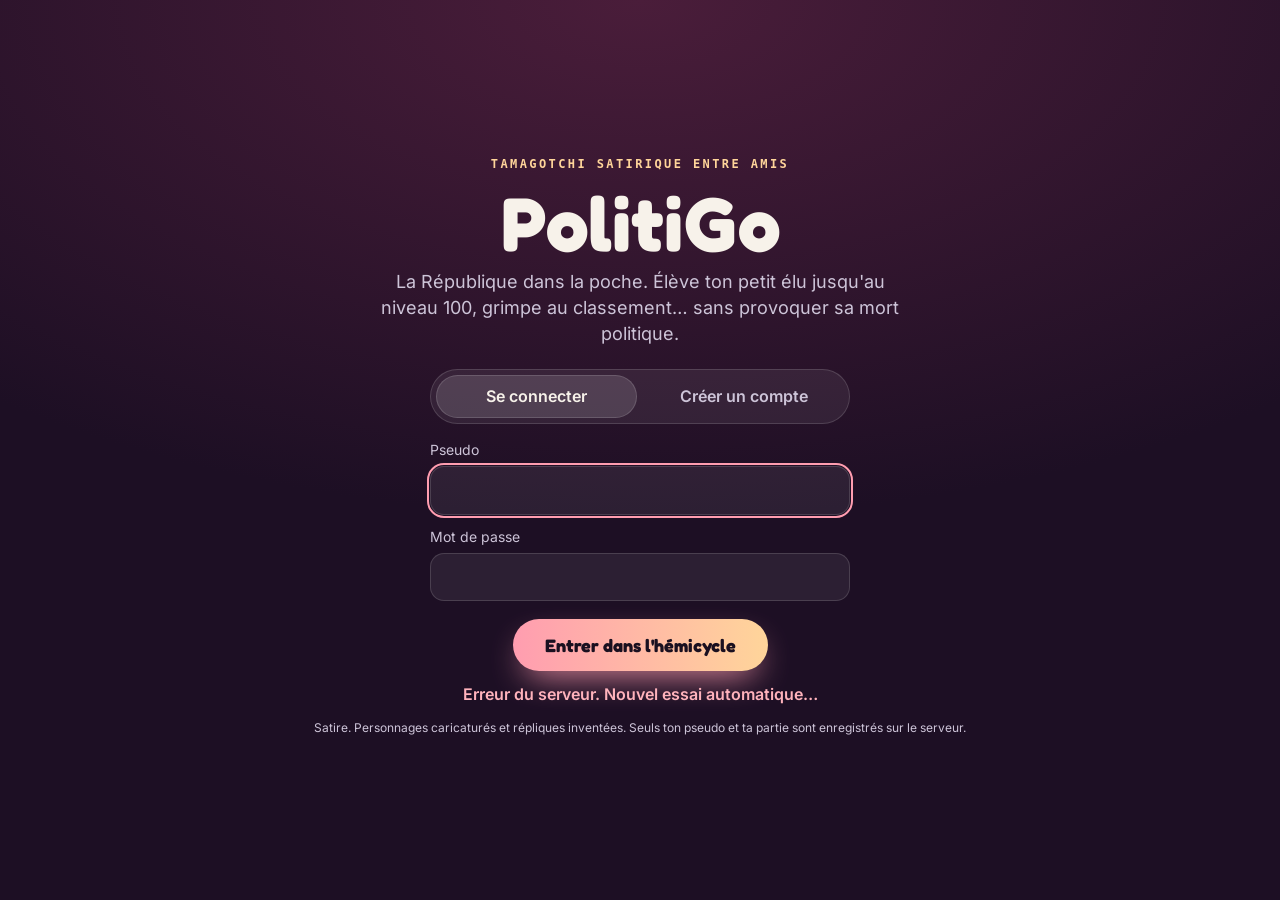
==== web/index.html @ c69041c8 "Notifications de duel proposées au bon moment Un bandeau « Ne rate plus un défi » apparaît quand le " ====
<!doctype html>
<html lang="fr">
<head>
<meta charset="utf-8">
<meta name="viewport" content="width=device-width, initial-scale=1, viewport-fit=cover">
<meta name="theme-color" content="#1d0f24">
<meta name="description" content="PolitiGo, le tamagotchi satirique : élevez votre petit élu jusqu'au niveau 100.">
<title>PolitiGo</title>
<link rel="icon" href="data:image/svg+xml,%3Csvg xmlns='http://www.w3.org/2000/svg' viewBox='0 0 32 32'%3E%3Ccircle cx='16' cy='16' r='15' fill='%23ff9db0'/%3E%3Ccircle cx='16' cy='16' r='10' fill='%231d0f24'/%3E%3C/svg%3E">
<link rel="preload" href="fonts/fredoka-latin.woff2" as="font" type="font/woff2" crossorigin>
<link rel="preload" href="fonts/inter-latin.woff2" as="font" type="font/woff2" crossorigin>
<!-- Needed on iPhone to install the game on the home screen, where Web Push (duel notifications) works. -->
<link rel="manifest" href="manifest.webmanifest">
<link rel="stylesheet" href="style.css">
</head>
<body data-camp="left">
<div class="bg" aria-hidden="true"><span class="blob b1"></span><span class="blob b2"></span><span class="blob b3"></span></div>

<header class="topbar">
 <div class="brand"><span class="logo" aria-hidden="true"></span><div>PolitiGo<small>la République dans la poche</small></div></div>
 <div class="chips"><span class="chip fm" id="chip-fm" title="Frais de mandat">10 FM</span><button class="chip rank" type="button" id="chip-rank" title="Voir le classement">Classement</button><span class="chip" id="chip-clock">Jour 1</span></div>
</header>

<main class="app">
 <section class="device-wrap" aria-label="Le compagnon">
  <div class="device"><div class="bezel"><canvas id="screen" width="466" height="466" role="button" tabindex="0" aria-label="Écran du compagnon. Entrée pour lui taper sur l'épaule."></canvas></div></div>
  <noscript><p class="toast show">PolitiGo a besoin de JavaScript pour fonctionner.</p></noscript>
  <nav class="pad" aria-label="Actions">
   <button class="pad-btn" type="button" data-sheet="food"><span class="knob"><svg viewBox="0 0 24 24" aria-hidden="true"><path d="M7 3v8M5 3v5a2 2 0 0 0 4 0V3M7 11v10M17 21V3c-2 1-3 4-3 8h3"/></svg></span>Manger</button>
   <button class="pad-btn" type="button" data-sheet="care"><span class="knob"><svg viewBox="0 0 24 24" aria-hidden="true"><path d="M12 3l1.8 4.6L18 9.4l-4.2 1.8L12 16l-1.8-4.8L6 9.4l4.2-1.8z"/><path d="M19 15l.8 2 2 .8-2 .8-.8 2-.8-2-2-.8 2-.8z"/></svg></span>Soins</button>
   <button class="pad-btn" type="button" data-sheet="play"><span class="knob"><svg viewBox="0 0 24 24" aria-hidden="true"><rect x="2" y="7" width="20" height="11" rx="5"/><path d="M7 11v4M5 13h4M15.5 12h.01M18 14h.01"/></svg></span>Jouer</button>
   <button class="pad-btn" type="button" data-sheet="more"><span class="knob"><svg viewBox="0 0 24 24" aria-hidden="true"><path d="M4 5h6l2 2h8v12H4z"/><path d="M8 12h8M8 15h5"/></svg></span>Dossier</button>
   <button class="pad-btn" type="button" data-sheet="chat" hidden><span class="knob"><svg viewBox="0 0 24 24" aria-hidden="true"><path d="M4 5h16v11H10l-5 4v-4H4z"/><path d="M8.5 10.5h.01M12 10.5h.01M15.5 10.5h.01"/></svg></span>Chat</button>
  </nav>
 </section>

 <aside class="panel">
  <section class="card tips" id="tips" hidden aria-labelledby="tips-title">
   <h3 class="section-title" id="tips-title">Premiers pas</h3>
   <ul class="howto">
    <li><b>Manger</b> et <b>Soins</b> : dépense tes frais de mandat (FM), gagnés à chaque heure où il reste en vie.</li>
    <li><b>Jouer</b> : débat chrono, manif et Pong des arguments rapportent de l'XP. Touche l'écran pour lui taper sur l'épaule.</li>
    <li><b>Passe le voir</b> plusieurs fois par jour : une jauge à zéro pendant 12 h, et c'est la mort politique.</li>
   </ul>
   <button class="btn" type="button" id="tips-close">Compris !</button>
  </section>
  <section class="card" aria-labelledby="pname">
   <div class="stat-head"><h2 id="pname">…</h2><span class="lvl" id="plvl"></span></div>
   <p class="detail" id="pdetail"></p>
   <div class="bar" aria-hidden="true"><i id="xpbar"></i></div>
   <p class="xptext" id="xptext"></p>
   <div class="gauges" id="gauges"></div>
   <div class="meta" id="meta"></div>
  </section>
  <section class="card" id="board-card" aria-labelledby="btitle">
   <h3 class="section-title" id="btitle">Classement en direct</h3>
   <div class="tabs small" id="board-tabs" role="group" aria-label="Type de classement"></div>
   <ol class="board" id="board"></ol>
   <p class="fine" id="board-empty">Invite tes amis : le classement se remplit à chaque nouvelle inscription.</p>
  </section>
  <section class="card" aria-labelledby="ftitle">
   <h3 class="section-title" id="ftitle">Fil de la République</h3>
   <ul class="journal feed" id="feed"></ul>
  </section>
  <section class="card" aria-labelledby="jtitle">
   <h3 class="section-title" id="jtitle">Journal de mandat</h3>
   <ul class="journal" id="journal"></ul>
  </section>
 </aside>
</main>

<!-- Outside the containers made inert under a sheet, so that messages stay visible and announced everywhere. -->
<p class="toast" id="toast" role="status" aria-live="polite"></p>
<p class="net" id="net" role="status" hidden>Connexion perdue : reconnexion en cours…</p>
<div class="announce-bar" id="announce" role="alert" hidden>
 <div><b>📣 Annonce officielle</b><p id="announce-text"></p></div>
 <button class="icon-btn" type="button" id="announce-close" aria-label="Fermer l'annonce">×</button>
</div>
<div class="announce-bar push-ask" id="push-ask" role="region" aria-labelledby="push-ask-title" hidden>
 <div><b id="push-ask-title">🔔 Ne rate plus un défi</b><p>Être prévenu quand un rival te défie, même PolitiGo fermé ? Sur cet appareil seulement.</p>
  <div class="btn-row"><button class="btn go" type="button" id="push-ask-yes">Activer</button><button class="btn" type="button" id="push-ask-later">Plus tard</button></div></div>
</div>

<footer><p class="fine">Satire non affiliée aux personnes, partis ou institutions évoqués. Dessins originaux ; répliques inventées. Les faits rappelés dans les dossiers sont publics et la présomption d'innocence s'applique.</p></footer>

<div class="sheet" id="sheet" hidden>
 <div class="sheet-card" role="dialog" aria-modal="true" aria-labelledby="sheet-title" tabindex="-1">
  <div class="grabber" aria-hidden="true"></div>
  <div class="sheet-head"><div><h2 id="sheet-title"></h2><p class="sheet-sub" id="sheet-sub"></p></div><button class="icon-btn" type="button" id="sheet-close" aria-label="Fermer">×</button></div>
  <div id="sheet-body"></div>
 </div>
</div>

<!-- The chat sheet's content (web/chat.mjs): cloned once, then updated in place, never redrawn. -->
<template id="chat-tpl">
<div class="chat">
 <div class="tabs small chat-tabs" role="group" aria-label="Salon">
  <button type="button" data-room="global" aria-pressed="true"><span class="chat-tab-name">Tous</span><span class="chat-count" aria-hidden="true" hidden></span></button>
  <button type="button" data-room="camp" aria-pressed="false"><span class="chat-tab-name">Mon camp</span><span class="chat-count" aria-hidden="true" hidden></span></button>
 </div>
 <p class="chat-solo" hidden></p>
 <div class="chat-wrap">
  <div class="chat-log" role="log" aria-live="polite" aria-label="Messages" tabindex="0">
   <p class="fine chat-more" hidden></p>
   <ol class="chat-list"></ol>
  </div>
  <button class="chat-pill" type="button" hidden>↓ Nouveaux messages</button>
 </div>
 <form class="chat-form" novalidate>
  <div class="chat-emoji" id="chat-emoji" hidden></div>
  <div class="chat-preview" hidden><img alt="Image jointe"><button class="icon-btn" type="button" aria-label="Retirer l'image">✕</button></div>
  <div class="chat-row">
   <button class="icon-btn chat-emoji-btn" type="button" aria-label="Émojis" aria-expanded="false" aria-controls="chat-emoji"><span aria-hidden="true">😊</span></button>
   <button class="icon-btn chat-img-btn" type="button" aria-label="Joindre une image ou un GIF"><svg viewBox="0 0 24 24" aria-hidden="true"><rect x="3" y="5" width="18" height="14" rx="3"/><circle cx="9" cy="10" r="1.6"/><path d="M21 16l-5-5-8 8"/></svg></button>
   <input class="chat-file" type="file" accept="image/gif,image/png,image/jpeg,image/webp" hidden tabindex="-1">
   <textarea rows="1" maxlength="1000" placeholder="Écris un message…" aria-label="Ton message" aria-describedby="chat-error chat-status"></textarea>
   <button class="icon-btn chat-send" type="submit" aria-label="Envoyer"><svg viewBox="0 0 24 24" aria-hidden="true"><path d="M4 12l16-8-6 16-3-6z"/><path d="M11 14l9-10"/></svg></button>
  </div>
  <p class="form-error inline chat-error" id="chat-error" role="alert"></p>
  <p class="fine chat-status" id="chat-status" role="status"></p>
 </form>
 <div class="chat-viewer" role="dialog" aria-modal="true" aria-label="Image en grand" hidden><img alt=""><button class="icon-btn chat-viewer-close" type="button" aria-label="Fermer l'image">✕</button></div>
</div>
</template>

<div class="onboard" id="auth" hidden>
 <div class="onboard-card">
  <span class="kicker">Tamagotchi satirique entre amis</span>
  <h1>PolitiGo</h1>
  <p class="lead">La République dans la poche. Élève ton petit élu jusqu'au niveau 100, grimpe au classement… sans provoquer sa mort politique.</p>
  <div class="tabs" role="group" aria-label="Connexion ou inscription">
   <button type="button" id="tab-login" aria-pressed="true" aria-controls="form-login">Se connecter</button>
   <button type="button" id="tab-register" aria-pressed="false" aria-controls="form-register">Créer un compte</button>
  </div>
  <form class="auth-form" id="form-login" novalidate>
   <label>Pseudo<input name="name" autocomplete="username" required maxlength="20" autocapitalize="off" spellcheck="false" aria-describedby="auth-error"></label>
   <label>Mot de passe<input name="password" type="password" autocomplete="current-password" required maxlength="200" aria-describedby="auth-error"></label>
   <button class="cta" type="submit">Entrer dans l'hémicycle</button>
  </form>
  <form class="auth-form" id="form-register" hidden novalidate>
   <label>Pseudo <small>(3 à 20 caractères, visible au classement)</small><input name="name" autocomplete="username" required minlength="3" maxlength="20" autocapitalize="off" spellcheck="false" aria-describedby="auth-error"></label>
   <label>Mot de passe <small>(8 caractères minimum)</small><input name="password" type="password" autocomplete="new-password" required minlength="8" maxlength="200" aria-describedby="auth-error"></label>
   <label>Code d'invitation <small>(donné par l'organisateur)</small><input name="invite" autocomplete="off" required maxlength="100" spellcheck="false" aria-describedby="auth-error"></label>
   <p class="lead camp-label" id="camp-l">Choisis ton camp</p>
   <div class="camps" role="group" aria-labelledby="camp-l">
    <button class="camp" type="button" data-camp="left" aria-pressed="true"><canvas width="64" height="64" aria-hidden="true"></canvas><b>Collection gauche</b><small>D'Olivier Faure à Jean-Luc Mélenchon</small></button>
    <button class="camp" type="button" data-camp="right" aria-pressed="false"><canvas width="64" height="64" aria-hidden="true"></canvas><b>Collection droite</b><small>De Valérie Pécresse à Marine Le Pen</small></button>
   </div>
   <div class="btn-row camp-extra"><button class="btn" type="button" id="camp-dice"><span aria-hidden="true">🎲 </span>Au hasard</button><button class="btn" type="button" id="camp-test">Passer mon test politique</button></div>
   <p class="fine camp-note" id="camp-note" aria-live="polite"></p>
   <div class="quiz" id="reg-quiz" role="group" aria-label="Test politique" hidden></div>
   <ul class="howto">
    <li><b>Passe le voir</b> au moins 3 fois par jour : chaque visite rapporte de l'XP.</li>
    <li><b>Nourris-le et soigne-le</b> avec les frais de mandat gagnés en restant en vie.</li>
    <li><b>Joue et débats</b> pour monter plus vite. Une jauge à zéro pendant 12 h, et c'est la mort politique.</li>
   </ul>
   <button class="cta" type="submit">Commencer le mandat</button>
  </form>
  <p class="form-error" id="auth-error" role="alert"></p>
  <p class="fine">Satire. Personnages caricaturés et répliques inventées. Seuls ton pseudo et ta partie sont enregistrés sur le serveur.</p>
 </div>
</div>

<script type="module" src="app.js"></script>
</body>
</html>
---- web/style.css ----
@font-face{font-family:Fredoka;font-style:normal;font-weight:500 700;font-display:swap;src:url(fonts/fredoka-latin.woff2) format("woff2")}
@font-face{font-family:Inter;font-style:normal;font-weight:400 600;font-display:swap;src:url(fonts/inter-latin.woff2) format("woff2")}
:root{
 --ink:#f7f2ea;--muted:#cdc4d8;--glass:rgba(255,255,255,.07);--glass-2:rgba(255,255,255,.13);--line:rgba(255,255,255,.14);
 --accent:#ff9db0;--accent-2:#ffd59a;--bg1:#1d0f24;--bg2:#4a1d3a;--bg3:#7a2f4f;--danger:#ff6b7a;
 --dev:min(86vw,420px);--radius:22px;
}
body[data-camp=right]{--accent:#9cc0ff;--bg1:#0b1530;--bg2:#1b3566;--bg3:#2f5b9a}
/* Halloween (set by app.js from rules.mjs eventAt): a purple and pumpkin night for both camps. */
body[data-season=halloween],body[data-camp][data-season=halloween]{--accent:#ff9f43;--accent-2:#ffd27a;--bg1:#150a20;--bg2:#3a1747;--bg3:#7a3a1e}
*{box-sizing:border-box}
html,body{margin:0;min-height:100%}
body{background:var(--bg1);color:var(--ink);font:16px/1.45 Inter,system-ui,sans-serif;overflow-x:hidden;transition:background-color .6s;-webkit-tap-highlight-color:transparent}
button,select{font:inherit;color:inherit}
:focus-visible{outline:3px solid var(--accent-2);outline-offset:3px}

/* background */
.bg{position:fixed;inset:0;z-index:-1;overflow:hidden;background:radial-gradient(120% 80% at 50% 0%,var(--bg2),var(--bg1) 70%);transition:background .6s}
.blob{position:absolute;border-radius:50%;filter:blur(70px);animation:float 18s ease-in-out infinite alternate}
.b1{width:55vmax;height:55vmax;left:-18vmax;top:-12vmax;background:var(--bg3);opacity:.5}
.b2{width:40vmax;height:40vmax;right:-14vmax;top:28vh;background:var(--accent);opacity:.16;animation-duration:24s}
.b3{width:36vmax;height:36vmax;left:18vw;bottom:-20vmax;background:var(--accent-2);opacity:.11;animation-duration:30s}
@keyframes float{to{transform:translate(4vmax,3vmax) scale(1.08)}}

/* top bar */
.topbar{position:sticky;top:0;z-index:10;display:flex;align-items:center;justify-content:space-between;gap:12px;
 max-width:1120px;margin:0 auto;padding:max(12px,env(safe-area-inset-top)) max(16px,env(safe-area-inset-right)) 12px max(16px,env(safe-area-inset-left));backdrop-filter:blur(12px)}
/* On a phone the chips wrap: a sticky two-line header would eat the screen. */
@media(max-width:520px){.topbar{position:static}}
.brand{display:flex;align-items:center;gap:10px;font:700 22px/1 Fredoka,sans-serif;letter-spacing:.2px}
.brand small{display:block;font:500 11px/1.2 Inter,sans-serif;color:var(--muted);letter-spacing:0}
.logo{width:30px;height:30px;border-radius:50%;background:conic-gradient(from 200deg,var(--accent),var(--accent-2),var(--accent));box-shadow:0 0 0 3px #ffffff22}
.chips{display:flex;gap:8px;flex-wrap:wrap;justify-content:flex-end}
.chip{padding:6px 12px;border-radius:99px;background:var(--glass);border:1px solid var(--line);font:600 13px/1.2 ui-monospace,SFMono-Regular,Menlo,monospace;white-space:nowrap}
.chip.fm{color:var(--accent-2)}
@media(max-width:420px){.brand small{display:none}.chip{padding:6px 10px;font-size:12px}}

/* layout */
.app{max-width:1120px;margin:0 auto;padding:4px max(16px,env(safe-area-inset-right)) 28px max(16px,env(safe-area-inset-left));display:grid;gap:22px}
@media(min-width:960px){.app{grid-template-columns:minmax(0,1fr) 370px;align-items:start;padding-top:20px}.panel{position:sticky;top:84px}}

/* device */
.device-wrap{display:flex;flex-direction:column;align-items:center;gap:18px}
.device{width:var(--dev);aspect-ratio:1;border-radius:50%;padding:calc(var(--dev)*.05);position:relative;
 background:radial-gradient(circle at 30% 22%,#ffffff55,transparent 38%),linear-gradient(150deg,var(--accent),var(--bg3) 75%);
 box-shadow:0 34px 70px -24px #000c,inset 0 -10px 24px #0006,inset 0 8px 16px #fff5;transition:background .6s}
.device::after{content:"POLITIGO";position:absolute;left:50%;bottom:calc(var(--dev)*.012);transform:translateX(-50%);
 font:700 calc(var(--dev)*.026) Fredoka,sans-serif;letter-spacing:.3em;color:#ffffffaa}
.bezel{width:100%;height:100%;border-radius:50%;background:#05060a;padding:calc(var(--dev)*.018);box-shadow:inset 0 0 0 2px #000a,0 0 0 3px #ffffff26}
/* The page still scrolls from a swipe on the screen, except during the Pong, which follows the finger. */
#screen{width:100%;height:100%;border-radius:50%;display:block;touch-action:pan-y;cursor:pointer;background:#0d1020}
body.playing #screen{touch-action:none}
@media(min-width:960px){:root{--dev:min(52vw,470px)}}

/* action pad */
.pad{display:grid;grid-template-columns:repeat(4,1fr);gap:10px;width:min(100%,440px)}
/* The fifth button, "Chat", only while the organisation opened a room (app.js chatFlags). */
.pad.five{grid-template-columns:repeat(5,1fr);width:min(100%,480px)}
.pad-btn[hidden]{display:none}
.pad-btn{display:flex;flex-direction:column;align-items:center;gap:7px;background:none;border:0;cursor:pointer;padding:4px 0;font:600 13px/1.2 Inter,sans-serif}
.knob{width:64px;height:64px;border-radius:50%;display:grid;place-items:center;background:linear-gradient(160deg,var(--glass-2),var(--glass));
 border:1px solid var(--line);box-shadow:0 10px 20px -10px #000c,inset 0 1px 0 #fff4;transition:transform .12s,background .2s}
.pad-btn:hover .knob{background:linear-gradient(160deg,#ffffff30,#ffffff14)}
.pad-btn:active .knob{transform:scale(.93)}
.knob svg{width:28px;height:28px;stroke:var(--accent);fill:none;stroke-width:2;stroke-linecap:round;stroke-linejoin:round}
.knob{position:relative}
.pad-btn.alert .knob::after{content:"";position:absolute;top:2px;right:2px;width:14px;height:14px;border-radius:50%;background:var(--danger);box-shadow:0 0 0 2px var(--bg1)}
/* Challenges waiting: the dot carries their count. */
.pad-btn.alert[data-count] .knob::after{content:attr(data-count);top:-2px;right:-2px;width:20px;height:20px;font:700 12px/20px Inter,sans-serif;color:#fff;text-align:center}
/* A challenge waits (app.js refresh): the "Jouer" icon gives a short clash wiggle every 4 s, still the rest of the time. */
.pad-btn.clash .knob svg{animation:clash 4s ease-in-out infinite}
/* Five buttons on a 360 px phone: smaller knobs, still well above the 44 px touch target. */
@media(max-width:440px){.pad.five{gap:4px}.pad.five .knob{width:54px;height:54px}.pad.five .knob svg{width:25px;height:25px}.pad.five .pad-btn{font-size:12px}}
@media(max-width:340px){.pad.five .knob{width:48px;height:48px}}
@keyframes clash{0%,85%,100%{transform:none}88%{transform:rotate(-14deg) scale(1.1)}91%{transform:rotate(12deg) scale(1.1)}94%{transform:rotate(-8deg)}97%{transform:rotate(4deg)}}
/* Pinned to the viewport, above sheets and the sign-in screen: always seen, wherever the page is scrolled. */
.toast,.net{position:fixed;left:50%;z-index:40;margin:0;padding:11px 16px;border-radius:16px;border:1px solid var(--line);backdrop-filter:blur(10px);
 font-size:14px;text-align:center;width:min(92vw,440px);transform:translateX(-50%)}
.toast{bottom:max(16px,env(safe-area-inset-bottom));background:#2a1830ee;opacity:0;transform:translate(-50%,6px);transition:opacity .25s,transform .25s;pointer-events:none}
.toast.show{opacity:1;transform:translateX(-50%)}
.net{top:max(10px,env(safe-area-inset-top));z-index:42;background:#5a1f2bee;color:#ffe3e7;font-weight:600}
.net[hidden]{display:none}
/* An announcement from the organiser: stays until it is closed (app.js shows it outside games only). */
.announce-bar{position:fixed;left:50%;top:max(10px,env(safe-area-inset-top));z-index:41;transform:translateX(-50%);width:min(92vw,440px);
 display:flex;gap:10px;align-items:flex-start;padding:12px 12px 12px 16px;border-radius:16px;border:1px solid var(--accent);
 background:#1d2440f2;backdrop-filter:blur(10px);box-shadow:0 8px 30px #0008;font-size:14px}
.announce-bar[hidden]{display:none}
.announce-bar>div{flex:1;min-width:0}
.announce-bar b{color:var(--accent)}
.announce-bar p{margin:4px 0 0;overflow-wrap:anywhere}
.push-ask .btn{padding:8px 14px}
.feed li.announce{color:#d6f5e4}

/* panel */
.panel{display:grid;gap:16px}
.card{background:var(--glass);border:1px solid var(--line);border-radius:var(--radius);padding:18px;backdrop-filter:blur(14px)}
.stat-head{display:flex;justify-content:space-between;align-items:baseline;gap:8px}
.stat-head h2{margin:0;font:600 21px/1.2 Fredoka,sans-serif}
.lvl{font:700 13px ui-monospace,monospace;color:var(--accent-2);white-space:nowrap}
.detail{margin:4px 0 12px;color:var(--muted);font-size:13px}
.bar{height:8px;border-radius:99px;background:#ffffff1a;overflow:hidden}
.bar>i{display:block;height:100%;width:0;border-radius:inherit;background:linear-gradient(90deg,var(--accent),var(--accent-2));transition:width .4s}
.xptext{margin:6px 0 0;font:12px ui-monospace,monospace;color:var(--muted)}
.gauges{display:grid;grid-template-columns:1fr 1fr;gap:12px 16px;margin-top:16px}
.gauge span{display:flex;justify-content:space-between;font-size:12px;color:var(--muted);margin-bottom:5px}
.gauge.low .bar>i{background:var(--danger)}
.meta{display:flex;flex-wrap:wrap;gap:6px;margin-top:16px}
.pill{font-size:12px;padding:4px 10px;border-radius:99px;background:#ffffff12;border:1px solid var(--line);color:var(--muted)}
.pill.good{color:#d9ffe6;border-color:#7fd6a066;background:#7fd6a022}
.pill.warn{color:#ffd4d9;border-color:#ff6b7a77;background:#ff6b7a2a}
.section-title{font:600 12px ui-monospace,monospace;letter-spacing:.14em;color:var(--accent-2);margin:0 0 8px;text-transform:uppercase}
.journal{list-style:none;margin:0;padding:0;display:grid;gap:9px;max-height:280px;overflow:auto;font-size:13px}
.journal li{color:var(--muted)}
.journal time{display:block;color:var(--accent-2);font:11px ui-monospace,monospace}

/* sheets */
.sheet{position:fixed;inset:0;z-index:20;display:flex;align-items:flex-end;justify-content:center;background:#05030acc;backdrop-filter:blur(4px)}
.sheet[hidden]{display:none}
.sheet-card:focus{outline:none}
.sheet-card{width:min(100%,560px);max-height:84vh;max-height:84dvh;overflow:auto;background:linear-gradient(180deg,#ffffff18,#ffffff08),var(--bg1);
 border:1px solid var(--line);border-radius:26px 26px 0 0;padding:6px 18px max(24px,env(safe-area-inset-bottom));animation:up .25s ease-out;box-shadow:0 -20px 50px #000a}
@media(min-width:700px){.sheet{align-items:center;padding:16px}.sheet-card{border-radius:26px}}
@keyframes up{from{transform:translateY(40px);opacity:0}}
.grabber{width:44px;height:5px;border-radius:9px;background:#ffffff33;margin:8px auto 10px}
.sheet-head{display:flex;justify-content:space-between;align-items:center;gap:12px}
.sheet-head h2{font:600 23px Fredoka,sans-serif;margin:0}
.sheet-sub{color:var(--muted);font-size:14px;margin:4px 0 0}
.icon-btn{flex:none;width:44px;height:44px;border-radius:50%;border:1px solid var(--line);background:var(--glass);font-size:20px;cursor:pointer}
.items{display:grid;gap:10px;margin:14px 0 6px}
.item{display:flex;justify-content:space-between;align-items:center;gap:12px;width:100%;text-align:left;padding:14px 16px;border-radius:18px;
 border:1px solid var(--line);background:var(--glass);cursor:pointer;transition:background .15s,transform .1s}
.item:hover:not([aria-disabled=true]){background:var(--glass-2)}
.item:active:not([aria-disabled=true]){transform:scale(.98)}
/* Unavailable rows stay readable (their text says why) and reachable with the keyboard. */
.item[aria-disabled=true]{cursor:not-allowed;background:transparent;border-style:dashed}
.item[aria-disabled=true] b,.item[aria-disabled=true] .price{opacity:.7}
.item b{display:block;font-weight:600}
.item small{display:block;color:var(--muted);font-size:13px;margin-top:2px}
.item.on{border-color:var(--accent);background:#ffffff1c}
.price{flex:none;font:700 13px ui-monospace,monospace;padding:6px 11px;border-radius:99px;background:#ffffff14;color:var(--accent-2);white-space:nowrap}
.block-title{font:600 12px ui-monospace,monospace;letter-spacing:.14em;color:var(--accent-2);margin:22px 0 2px;text-transform:uppercase}
.forms{display:grid;grid-template-columns:repeat(auto-fill,minmax(96px,1fr));gap:8px;margin-top:10px}
.form-tile{border-radius:14px;padding:8px;text-align:center;background:var(--glass);border:1px solid var(--line);font-size:12px}
.form-tile canvas{width:64px;height:64px;image-rendering:pixelated;display:block;margin:0 auto 4px}
.form-tile.locked{color:var(--muted);border-style:dashed}
.form-tile.locked canvas{opacity:.5}
.dossier{padding:12px 14px;border-radius:14px;background:var(--glass);border:1px solid var(--line);margin-top:8px;font-size:13px}
.dossier b{display:block}
.dossier q{display:block;margin:4px 0;color:var(--ink)}
.dossier small{color:var(--muted)}
.field{display:grid;gap:6px;margin-top:10px;font-size:14px;color:var(--muted)}
select{width:100%;min-width:0;padding:12px 14px;border-radius:14px;border:1px solid var(--line);background:#ffffff12}
select option{background:#1d1a2a}
.btn{padding:12px 18px;border-radius:99px;border:1px solid var(--line);background:var(--glass);cursor:pointer;font-weight:600}
.btn.danger{border-color:#ff6b7a88;color:#ffd4d9}
.fine{color:var(--muted);font-size:12px;line-height:1.5}
/* What's new, after an update */
.news-head{font-weight:700;margin:16px 0 4px}
.news{margin:0;padding-left:20px;line-height:1.5}
.news li{margin:6px 0}
/* Duels */
.duel{padding:12px 14px;border-radius:14px;background:var(--glass);border:1px solid var(--line);margin-top:8px;font-size:13px}
.duel b{display:block;font-size:15px}
.duel small{color:var(--muted)}
.duel .btn-row{margin-top:10px}
.btn.go{border-color:var(--accent);background:#ffffff1c}
.btn:disabled{opacity:.55;cursor:not-allowed}
.fine.warn{color:#ffd4d9}
.item.opp.left small::before{content:"● ";color:#ff9db0}.item.opp.right small::before{content:"● ";color:#9cc0ff}
/* Presence after a name (app.js presenceDot): green with a soft glow online, a still orange dot offline. */
.presence{display:inline-block;width:9px;height:9px;margin-left:7px;border-radius:50%;vertical-align:middle;flex:none}
/* A long name is cut with an ellipsis; its presence dot (and the dot's glow) always stays in sight. */
.nameline,.item b.nameline,.board .who b.nameline{display:flex;align-items:center;min-width:0;overflow:visible;padding-right:7px}
.nameline .nm{min-width:0;overflow:hidden;text-overflow:ellipsis;white-space:nowrap}
.item>span:first-child{min-width:0}
.presence.on{background:#4ade80;box-shadow:0 0 5px 1px #4ade8099;animation:presence 2.4s ease-in-out infinite}
.presence.off{background:#f59e0b}
@keyframes presence{50%{box-shadow:0 0 10px 3px #4ade80dd}}
.duel-log{max-height:none}
.duel-log li.win{color:#d9ffe6}.duel-log li.loss{color:#ffd4d9}

/* onboarding */
.onboard{position:fixed;inset:0;z-index:30;overflow:auto;display:grid;grid-template-columns:minmax(0,1fr);place-items:center;padding:24px max(16px,env(safe-area-inset-right)) 24px max(16px,env(safe-area-inset-left));background:radial-gradient(110% 80% at 50% 0%,var(--bg2),var(--bg1) 72%)}
.onboard[hidden]{display:none}
.onboard-card{max-width:720px;width:100%;text-align:center}
.kicker{font:600 12px ui-monospace,monospace;letter-spacing:.2em;color:var(--accent-2);text-transform:uppercase}
.onboard h1{font:700 clamp(44px,11vw,76px)/1 Fredoka,sans-serif;margin:10px 0 8px}
.lead{color:var(--muted);font-size:clamp(15px,3.6vw,18px);max-width:520px;margin:0 auto}
.camps{display:grid;grid-template-columns:1fr 1fr;gap:14px;margin:26px 0 18px}
@media(max-width:520px){.camps{grid-template-columns:1fr}}
.camp{display:grid;justify-items:center;gap:6px;padding:18px;border-radius:24px;border:2px solid var(--line);background:var(--glass);cursor:pointer;transition:border-color .2s,transform .15s}
.camp:hover{transform:translateY(-2px)}
.camp[data-camp=left][aria-pressed=true]{border-color:#ff9db0;background:#ff9db01f}
.camp[data-camp=right][aria-pressed=true]{border-color:#9cc0ff;background:#9cc0ff1f}
.camp canvas{width:112px;height:112px;image-rendering:pixelated}
.camp b{font:600 19px Fredoka,sans-serif}
.camp small{color:var(--muted)}
.speed{display:grid;gap:6px;max-width:360px;margin:0 auto 20px;text-align:left;color:var(--muted);font-size:14px}
.howto{list-style:none;padding:0;margin:0 auto 22px;max-width:520px;display:grid;gap:8px;text-align:left;font-size:14px;color:var(--muted)}
.howto li{padding:10px 14px;border-radius:14px;background:var(--glass);border:1px solid var(--line)}
.howto b{color:var(--ink)}
.price:empty{display:none}
/* tabs (auth and leaderboard) */
.tabs{display:flex;gap:6px;padding:5px;border-radius:99px;background:var(--glass);border:1px solid var(--line);margin:22px auto 16px;max-width:420px}
.tabs button{flex:1;padding:10px 14px;border-radius:99px;border:0;background:none;cursor:pointer;font-weight:600;color:var(--muted)}
.tabs button[aria-pressed=true]{background:var(--glass-2);color:var(--ink);box-shadow:inset 0 0 0 1px var(--line)}
.tabs.small{margin:0 0 12px;max-width:none}.tabs.small button{padding:7px 8px;font-size:12px}
/* auth forms */
.auth-form{display:grid;gap:12px;max-width:420px;margin:0 auto;text-align:left}
.auth-form[hidden]{display:none}
.auth-form label{display:grid;gap:6px;font-size:14px;color:var(--muted)}
.auth-form label small{color:var(--muted);opacity:.8}
.auth-form input,.inline-form input{width:100%;padding:13px 14px;border-radius:14px;border:1px solid var(--line);background:#ffffff12;font:inherit;color:var(--ink)}
.auth-form input:focus,.inline-form input:focus{outline:2px solid var(--accent);outline-offset:1px}
.auth-form .camps{margin:6px 0 4px}.auth-form .howto{margin:4px 0 6px}
.auth-form .cta{justify-self:center;margin-top:6px}
.form-error{min-height:1.4em;margin:12px 0 4px;color:#ffb3bc;font-weight:600}
.form-error:empty{min-height:0;margin:0}
/* leaderboard */
.chip.rank{cursor:pointer;color:var(--ink);font-family:Inter,system-ui,sans-serif}
.board{list-style:none;margin:0;padding:0;display:grid;gap:6px}
.board .row{display:grid;grid-template-columns:42px 1fr auto;align-items:center;gap:10px;padding:9px 12px;border-radius:14px;background:#ffffff0b;border:1px solid transparent}
.board .row.me{border-color:var(--accent);background:#ffffff16}
.board .rank{font:700 13px ui-monospace,monospace;color:var(--accent-2)}
.board .row:nth-child(-n+3) .rank{font-size:15px}
.board .who{min-width:0}.board .who b{display:block;overflow:hidden;text-overflow:ellipsis;white-space:nowrap}
.board .who small{display:block;color:var(--muted);font-size:12px;overflow:hidden;text-overflow:ellipsis;white-space:nowrap}
.board .row.left .who small::before{content:"● ";color:#ff9db0}.board .row.right .who small::before{content:"● ";color:#9cc0ff}
.board .val{font:700 13px ui-monospace,monospace;white-space:nowrap}
.feed li b{color:var(--ink)}
.feed li.death{color:#ffc7ce}.feed li.evolve,.feed li.legend{color:#ffe6b8}.feed li.duel{color:#d6e4ff}
.btn-row{display:flex;flex-wrap:wrap;gap:8px;margin-top:8px}
.inline-form{display:flex;flex-wrap:wrap;gap:8px;width:100%}.inline-form input{flex:1 1 180px}
.btn.armed{background:#ff6b7a33}
.cta{padding:15px 32px;border-radius:99px;border:0;cursor:pointer;background:linear-gradient(90deg,var(--accent),var(--accent-2));color:#1a1020;
 font:700 18px Fredoka,sans-serif;box-shadow:0 14px 34px -12px var(--accent);transition:transform .12s}
.cta:active{transform:scale(.97)}
footer{max-width:1120px;margin:0 auto;padding:0 max(16px,env(safe-area-inset-right)) max(80px,env(safe-area-inset-bottom)) max(16px,env(safe-area-inset-left))}
.tips .howto{margin:0 0 12px}
.camp-label{margin:10px 0 0;font-weight:600;color:var(--ink)}
.form-error.inline{margin:8px 0 0;width:100%}
.inline-form .fine{width:100%;margin:0}
/* For the undecided: dice and political test, at sign-up (in place of the camp cards) and in the Dossier sheet */
.camp-extra{justify-content:center;margin:0}
.camp-note{margin:0;text-align:center;font-size:13px;color:var(--ink)}.camp-note:empty{margin-top:-12px}
.auth-form.quizzing>:is(.camps,.camp-extra,.camp-note,.howto,.cta){display:none}
.quiz{text-align:left}.quiz[hidden]{display:none}
#sheet-quiz{margin-top:16px}
.quiz .btn.go.left{border-color:#ff9db0;background:#ff9db01f}.quiz .btn.go.right{border-color:#9cc0ff;background:#9cc0ff1f}
#reg-quiz{padding:16px;border-radius:var(--radius);background:var(--glass);border:1px solid var(--line)}
.fine.quiz-step{margin:0 0 8px;font:600 12px ui-monospace,monospace;letter-spacing:.14em;text-transform:uppercase;color:var(--accent-2)}
.quiz .bar{height:6px}
.quiz-q{font:600 20px/1.3 Fredoka,sans-serif;margin:14px 0 0}
.quiz-q:focus{outline:none}
.quiz .items{margin-top:12px}
.quiz-camp{display:flex;align-items:center;gap:14px;margin:12px 0 4px;padding:12px 14px;border-radius:18px;border:2px solid var(--line);background:var(--glass)}
.quiz-camp.left{border-color:#ff9db0;background:#ff9db01f}.quiz-camp.right{border-color:#9cc0ff;background:#9cc0ff1f}
.quiz-camp canvas{flex:none;width:72px;height:72px;image-rendering:pixelated}
.quiz-camp b{display:block;font:600 19px Fredoka,sans-serif}
.quiz-camp small{display:block;color:var(--muted);font-size:13px}
/* Chat sheet (chat.mjs): full height on a phone, following the visual viewport (--vvh/--vvt) above the keyboard. */
.sr{position:absolute;width:1px;height:1px;overflow:hidden;clip:rect(0 0 0 0);white-space:nowrap}
.sheet.chat{bottom:auto;top:var(--vvt,0px);height:var(--vvh,100dvh)}
.sheet.chat .sheet-card{height:100%;max-height:none;display:flex;flex-direction:column;overflow:hidden;border-radius:0;padding:max(4px,env(safe-area-inset-top)) max(12px,env(safe-area-inset-right)) max(8px,env(safe-area-inset-bottom)) max(12px,env(safe-area-inset-left))}
.sheet.chat .grabber{display:none}
.sheet.chat .sheet-head h2{font-size:21px}
.sheet.chat .sheet-sub{font-size:12px}
@media(min-width:700px){.sheet.chat{top:0;height:100dvh}.sheet.chat .sheet-card{height:min(780px,92dvh);border-radius:26px;padding:6px 18px 14px}.sheet.chat .grabber{display:block}}
.sheet.chat #sheet-body{flex:1;min-height:0;display:flex;flex-direction:column}
.chat{flex:1;min-height:0;display:flex;flex-direction:column;gap:8px;position:relative}
.chat-tabs{margin:8px 0 0;flex:none}.chat-tabs button{min-height:40px;font-size:13px;display:flex;align-items:center;justify-content:center;gap:6px}
.chat-count{min-width:20px;height:20px;padding:0 6px;border-radius:99px;background:var(--danger);color:#fff;font:700 11px/20px Inter,sans-serif}
.chat-count[hidden],.chat-tabs button[hidden],.chat-tabs[hidden],.chat-solo[hidden]{display:none}
.chat-solo{margin:8px 0 0;flex:none;font:600 12px ui-monospace,monospace;letter-spacing:.14em;text-transform:uppercase;color:var(--accent-2)}
.chat-wrap{flex:1;min-height:0;position:relative}
.chat-log{position:absolute;inset:0;overflow-y:auto;overscroll-behavior:contain;padding:4px 2px;border-radius:16px;scrollbar-width:thin;scrollbar-color:#ffffff30 transparent}
.chat-log:focus-visible{outline-offset:-3px}
.chat-more{text-align:center;margin:4px 0 8px}.chat-more[hidden]{display:none}
.chat-list{list-style:none;margin:0;padding:0;display:flex;flex-direction:column;gap:8px}
.chat-msg{display:flex;align-items:flex-start;gap:2px;max-width:92%}
.chat-msg.mine{align-self:flex-end;flex-direction:row-reverse}
/* overflow clip: stacked combining marks ("zalgo") or a long glyph never paint over the neighbouring messages. */
.chat-bubble{flex:0 1 auto;min-width:0;overflow:hidden;overflow:clip;padding:7px 12px 8px;border-radius:16px 16px 16px 4px;background:var(--glass-2);border:1px solid var(--line);-webkit-touch-callout:none}
.chat-msg.mine .chat-bubble{border-radius:16px 16px 4px 16px;background:color-mix(in srgb,var(--accent) 22%,transparent);border-color:color-mix(in srgb,var(--accent) 45%,transparent)}
@media(pointer:coarse){.chat-bubble{user-select:none;-webkit-user-select:none}}
.chat-meta{display:flex;align-items:center;gap:6px;font-size:12px;color:var(--muted);min-width:0}
.chat-meta .presence{margin-left:0;width:7px;height:7px}
.chat-author{font-weight:700;overflow:hidden;text-overflow:ellipsis;white-space:nowrap;max-width:14em}
.chat-author.left{color:#ff9db0}.chat-author.right{color:#9cc0ff}
.chat-meta time{font:11px ui-monospace,monospace;white-space:nowrap}
.chat-text{margin:2px 0 0;white-space:pre-wrap;overflow-wrap:anywhere;font-size:15px;line-height:1.4}
.chat-pic{display:block;margin-top:6px;padding:0;border:0;background:none;cursor:zoom-in;border-radius:12px;overflow:hidden;max-width:240px}
.chat-pic img{display:block;max-width:min(240px,100%);max-height:240px;min-width:60px;min-height:40px;object-fit:contain;background:#ffffff0d}
.chat-pic.broken{display:none}
.chat-more-btn{flex:none;align-self:center;width:32px;height:44px;border:0;border-radius:12px;background:none;color:var(--muted);font-size:18px;cursor:pointer;opacity:.6}
.chat-msg:hover .chat-more-btn,.chat-more-btn:focus-visible,.chat-more-btn[aria-expanded=true]{opacity:1}
.chat-actions{display:flex;flex-wrap:wrap;gap:6px;margin-top:6px}
.chat-msg.mine .chat-actions{justify-content:flex-end}
.chat-actions .btn{padding:10px 14px;min-height:44px;font-size:13px}
.chat-pill{position:absolute;left:50%;bottom:10px;transform:translateX(-50%);padding:10px 16px;min-height:44px;border-radius:99px;border:1px solid var(--accent);background:var(--bg1);color:var(--ink);font-weight:600;font-size:13px;cursor:pointer;box-shadow:0 6px 18px #0009}
.chat-pill[hidden]{display:none}
.chat-form{flex:none;display:flex;flex-direction:column;gap:6px}
.chat-row{display:flex;align-items:flex-end;gap:6px}
.chat-row textarea{flex:1;min-width:0;min-height:44px;max-height:132px;resize:none;overflow-y:auto;padding:11px 14px;border-radius:22px;border:1px solid var(--line);background:#ffffff12;color:var(--ink);font:16px/1.35 Inter,system-ui,sans-serif}
.chat-row textarea:focus{outline:2px solid var(--accent);outline-offset:1px}
.chat-row .icon-btn{display:grid;place-items:center;padding:0}
.chat-row .icon-btn svg{width:22px;height:22px;stroke:var(--accent);fill:none;stroke-width:2;stroke-linecap:round;stroke-linejoin:round}
.chat-send{background:color-mix(in srgb,var(--accent) 25%,transparent)}
.icon-btn:disabled{opacity:.45;cursor:not-allowed}
.chat-emoji{max-height:min(220px,32dvh);overflow-y:auto;padding:6px 8px;border-radius:16px;background:#00000040;border:1px solid var(--line)}
.chat-emoji[hidden],.chat-preview[hidden],.chat-viewer[hidden]{display:none}
.chat-emoji-cat{margin:6px 2px 2px;font:600 11px ui-monospace,monospace;letter-spacing:.12em;text-transform:uppercase;color:var(--accent-2)}
.chat-emoji-grid{display:grid;grid-template-columns:repeat(auto-fill,minmax(44px,1fr))}
.chat-emoji-grid button{height:44px;border:0;border-radius:12px;background:none;font-size:24px;cursor:pointer}
.chat-emoji-grid button:hover{background:var(--glass-2)}
.chat-preview{display:flex;align-items:flex-start;gap:8px}
.chat-preview img{max-width:120px;max-height:90px;border-radius:12px;border:1px solid var(--line);object-fit:contain}
.chat-error,.chat-status{margin:0}.chat-status:empty{display:none}
.chat.drop .chat-wrap{outline:2px dashed var(--accent);outline-offset:-2px;border-radius:16px}
.chat-viewer{position:fixed;inset:0;z-index:50;display:grid;place-items:center;padding:max(16px,env(safe-area-inset-top)) 16px max(16px,env(safe-area-inset-bottom));background:#000000e6}
.chat-viewer img{max-width:100%;max-height:100%;object-fit:contain;border-radius:8px}
.chat-viewer-close{position:absolute;top:max(12px,env(safe-area-inset-top));right:max(12px,env(safe-area-inset-right));background:#000a}
@media(prefers-reduced-motion:reduce){.blob{animation:none}.sheet-card{animation:none}.presence.on,.pad-btn.clash .knob svg{animation:none}*{transition:none!important}}
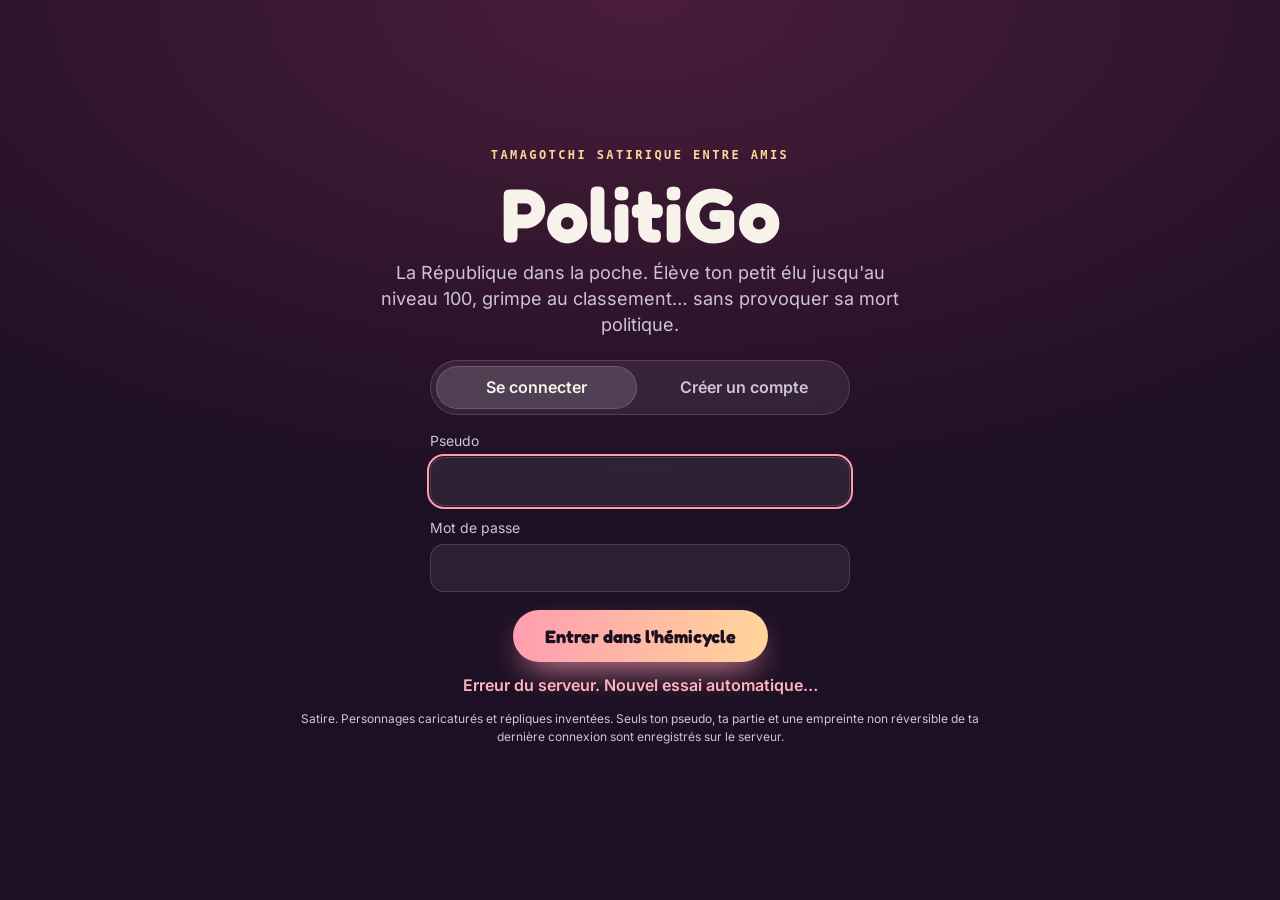
==== commit bd4b3599: "Brocante : aide, README, doc de déploiement et changelog 1.9.0 Co-Authored-By: Claude Opus 5.5 <nore" ====
--- a/web/index.html
+++ b/web/index.html
@@ -2,7 +2,7 @@
 <html lang="fr">
 <head>
 <meta charset="utf-8">
-<meta name="viewport" content="width=device-width, initial-scale=1, viewport-fit=cover">
+<meta name="viewport" content="width=device-width, initial-scale=1, viewport-fit=cover, interactive-widget=resizes-content">
 <meta name="theme-color" content="#1d0f24">
 <meta name="description" content="PolitiGo, le tamagotchi satirique : élevez votre petit élu jusqu'au niveau 100.">
 <title>PolitiGo</title>
@@ -16,6 +16,7 @@
 <body data-camp="left">
 <div class="bg" aria-hidden="true"><span class="blob b1"></span><span class="blob b2"></span><span class="blob b3"></span></div>
 
+<div class="event-bar" id="event-bar" hidden></div>
 <header class="topbar">
  <div class="brand"><span class="logo" aria-hidden="true"></span><div>PolitiGo<small>la République dans la poche</small></div></div>
  <div class="chips"><span class="chip fm" id="chip-fm" title="Frais de mandat">10 FM</span><button class="chip rank" type="button" id="chip-rank" title="Voir le classement">Classement</button><span class="chip" id="chip-clock">Jour 1</span></div>
@@ -41,8 +42,10 @@
     <li><b>Manger</b> et <b>Soins</b> : dépense tes frais de mandat (FM), gagnés à chaque heure où il reste en vie.</li>
     <li><b>Jouer</b> : débat chrono, manif et Pong des arguments rapportent de l'XP. Touche l'écran pour lui taper sur l'épaule.</li>
     <li><b>Passe le voir</b> plusieurs fois par jour : une jauge à zéro pendant 12 h, et c'est la mort politique.</li>
+    <li><b>Missions</b>, <b>courrier</b> des électeurs et <b>objectifs du jour</b> (dans Jouer) : des jauges en plus et des bulletins pour la tombola de ton camp.</li>
+    <li><b>Dossier → Garde-robe</b> : tenues et objets gagnés à la tombola, un tirage gratuit par jour. Purement cosmétique, jamais d'argent réel.</li>
    </ul>
-   <button class="btn" type="button" id="tips-close">Compris !</button>
+   <div class="btn-row"><button class="btn" type="button" id="tips-close">Compris !</button><button class="btn" type="button" id="tips-help">Ouvrir l'aide</button></div>
   </section>
   <section class="card" aria-labelledby="pname">
    <div class="stat-head"><h2 id="pname">…</h2><span class="lvl" id="plvl"></span></div>
@@ -60,6 +63,7 @@
   </section>
   <section class="card" aria-labelledby="ftitle">
    <h3 class="section-title" id="ftitle">Fil de la République</h3>
+   <button class="btn bd-watch-btn" type="button" id="bd-watch" hidden></button>
    <ul class="journal feed" id="feed"></ul>
   </section>
   <section class="card" aria-labelledby="jtitle">
@@ -73,7 +77,8 @@
 <p class="toast" id="toast" role="status" aria-live="polite"></p>
 <p class="net" id="net" role="status" hidden>Connexion perdue : reconnexion en cours…</p>
 <div class="announce-bar" id="announce" role="alert" hidden>
- <div><b>📣 Annonce officielle</b><p id="announce-text"></p></div>
+ <div><b id="announce-title">📣 Annonce officielle</b><p id="announce-text"></p></div>
+ <button class="btn" type="button" id="announce-go" hidden></button>
  <button class="icon-btn" type="button" id="announce-close" aria-label="Fermer l'annonce">×</button>
 </div>
 <div class="announce-bar push-ask" id="push-ask" role="region" aria-labelledby="push-ask-title" hidden>
@@ -86,7 +91,7 @@
 <div class="sheet" id="sheet" hidden>
  <div class="sheet-card" role="dialog" aria-modal="true" aria-labelledby="sheet-title" tabindex="-1">
   <div class="grabber" aria-hidden="true"></div>
-  <div class="sheet-head"><div><h2 id="sheet-title"></h2><p class="sheet-sub" id="sheet-sub"></p></div><button class="icon-btn" type="button" id="sheet-close" aria-label="Fermer">×</button></div>
+  <div class="sheet-head"><div><h2 id="sheet-title"></h2><p class="sheet-sub" id="sheet-sub"></p></div><div class="sheet-btns"><button class="icon-btn" type="button" id="sheet-help" aria-label="Aide sur cette fiche" title="Aide" hidden>?</button><button class="icon-btn" type="button" id="sheet-close" aria-label="Fermer">×</button></div></div>
   <div id="sheet-body"></div>
  </div>
 </div>
@@ -154,10 +159,11 @@
     <li><b>Nourris-le et soigne-le</b> avec les frais de mandat gagnés en restant en vie.</li>
     <li><b>Joue et débats</b> pour monter plus vite. Une jauge à zéro pendant 12 h, et c'est la mort politique.</li>
    </ul>
+   <p class="fine">La règle : on joue à la main, sans robot ni second compte. Les robots ne votent pas.</p>
    <button class="cta" type="submit">Commencer le mandat</button>
   </form>
   <p class="form-error" id="auth-error" role="alert"></p>
-  <p class="fine">Satire. Personnages caricaturés et répliques inventées. Seuls ton pseudo et ta partie sont enregistrés sur le serveur.</p>
+  <p class="fine">Satire. Personnages caricaturés et répliques inventées. Seuls ton pseudo, ta partie et une empreinte non réversible de ta dernière connexion sont enregistrés sur le serveur.</p>
  </div>
 </div>
 
--- a/web/style.css
+++ b/web/style.css
@@ -10,7 +10,7 @@
 body[data-season=halloween],body[data-camp][data-season=halloween]{--accent:#ff9f43;--accent-2:#ffd27a;--bg1:#150a20;--bg2:#3a1747;--bg3:#7a3a1e}
 *{box-sizing:border-box}
 html,body{margin:0;min-height:100%}
-body{background:var(--bg1);color:var(--ink);font:16px/1.45 Inter,system-ui,sans-serif;overflow-x:hidden;transition:background-color .6s;-webkit-tap-highlight-color:transparent}
+body{background:var(--bg1);color:var(--ink);font:16px/1.45 Inter,system-ui,sans-serif;overflow-x:hidden;overflow-wrap:break-word;transition:background-color .6s;-webkit-tap-highlight-color:transparent}
 button,select{font:inherit;color:inherit}
 :focus-visible{outline:3px solid var(--accent-2);outline-offset:3px}
 
@@ -34,9 +34,12 @@
 .chip{padding:6px 12px;border-radius:99px;background:var(--glass);border:1px solid var(--line);font:600 13px/1.2 ui-monospace,SFMono-Regular,Menlo,monospace;white-space:nowrap}
 .chip.fm{color:var(--accent-2)}
 @media(max-width:420px){.brand small{display:none}.chip{padding:6px 10px;font-size:12px}}
+/* A long name (20 W, an emoji) never sets a width: every track and box that shows one may shrink, and the name wraps
+   (or is cut, where a line must stay single: board, chat, the Bâton's top bar). */
+.toast,.net{overflow-wrap:anywhere}
 
 /* layout */
-.app{max-width:1120px;margin:0 auto;padding:4px max(16px,env(safe-area-inset-right)) 28px max(16px,env(safe-area-inset-left));display:grid;gap:22px}
+.app{max-width:1120px;margin:0 auto;padding:4px max(16px,env(safe-area-inset-right)) 28px max(16px,env(safe-area-inset-left));display:grid;grid-template-columns:minmax(0,1fr);gap:22px}
 @media(min-width:960px){.app{grid-template-columns:minmax(0,1fr) 370px;align-items:start;padding-top:20px}.panel{position:sticky;top:84px}}
 
 /* device */
@@ -92,10 +95,10 @@
 .feed li.announce{color:#d6f5e4}
 
 /* panel */
-.panel{display:grid;gap:16px}
+.panel{display:grid;grid-template-columns:minmax(0,1fr);gap:16px}
 .card{background:var(--glass);border:1px solid var(--line);border-radius:var(--radius);padding:18px;backdrop-filter:blur(14px)}
 .stat-head{display:flex;justify-content:space-between;align-items:baseline;gap:8px}
-.stat-head h2{margin:0;font:600 21px/1.2 Fredoka,sans-serif}
+.stat-head h2{margin:0;font:600 21px/1.2 Fredoka,sans-serif;min-width:0;overflow-wrap:anywhere}
 .lvl{font:700 13px ui-monospace,monospace;color:var(--accent-2);white-space:nowrap}
 .detail{margin:4px 0 12px;color:var(--muted);font-size:13px}
 .bar{height:8px;border-radius:99px;background:#ffffff1a;overflow:hidden}
@@ -104,18 +107,23 @@
 .gauges{display:grid;grid-template-columns:1fr 1fr;gap:12px 16px;margin-top:16px}
 .gauge span{display:flex;justify-content:space-between;font-size:12px;color:var(--muted);margin-bottom:5px}
 .gauge.low .bar>i{background:var(--danger)}
+.gauge.flame-gauge{grid-column:1/-1}
+.flame-gauge .bar>i{background:linear-gradient(90deg,#ff6a1a,#ffb347 60%,#ffd23f)}
 .meta{display:flex;flex-wrap:wrap;gap:6px;margin-top:16px}
-.pill{font-size:12px;padding:4px 10px;border-radius:99px;background:#ffffff12;border:1px solid var(--line);color:var(--muted)}
+.pill{max-width:100%;overflow-wrap:anywhere;font-size:12px;padding:4px 10px;border-radius:99px;background:#ffffff12;border:1px solid var(--line);color:var(--muted)}
 .pill.good{color:#d9ffe6;border-color:#7fd6a066;background:#7fd6a022}
 .pill.warn{color:#ffd4d9;border-color:#ff6b7a77;background:#ff6b7a2a}
 .section-title{font:600 12px ui-monospace,monospace;letter-spacing:.14em;color:var(--accent-2);margin:0 0 8px;text-transform:uppercase}
-.journal{list-style:none;margin:0;padding:0;display:grid;gap:9px;max-height:280px;overflow:auto;font-size:13px}
-.journal li{color:var(--muted)}
+.journal{list-style:none;margin:0;padding:0;display:grid;grid-template-columns:minmax(0,1fr);gap:9px;max-height:280px;overflow:auto;font-size:13px}
+.journal li{color:var(--muted);overflow-wrap:anywhere}
 .journal time{display:block;color:var(--accent-2);font:11px ui-monospace,monospace}
 
 /* sheets */
 .sheet{position:fixed;inset:0;z-index:20;display:flex;align-items:flex-end;justify-content:center;background:#05030acc;backdrop-filter:blur(4px)}
 .sheet[hidden]{display:none}
+html.sheet-open{overflow:hidden;overscroll-behavior:none}
+html.sheet-open body{position:fixed;left:0;right:0;overflow:hidden}
+.sheet,.sheet-card{overscroll-behavior:contain}
 .sheet-card:focus{outline:none}
 .sheet-card{width:min(100%,560px);max-height:84vh;max-height:84dvh;overflow:auto;background:linear-gradient(180deg,#ffffff18,#ffffff08),var(--bg1);
  border:1px solid var(--line);border-radius:26px 26px 0 0;padding:6px 18px max(24px,env(safe-area-inset-bottom));animation:up .25s ease-out;box-shadow:0 -20px 50px #000a}
@@ -123,10 +131,11 @@
 @keyframes up{from{transform:translateY(40px);opacity:0}}
 .grabber{width:44px;height:5px;border-radius:9px;background:#ffffff33;margin:8px auto 10px}
 .sheet-head{display:flex;justify-content:space-between;align-items:center;gap:12px}
-.sheet-head h2{font:600 23px Fredoka,sans-serif;margin:0}
+.sheet-head>div:first-child{min-width:0}
+.sheet-head h2{font:600 23px Fredoka,sans-serif;margin:0;overflow-wrap:anywhere}
 .sheet-sub{color:var(--muted);font-size:14px;margin:4px 0 0}
 .icon-btn{flex:none;width:44px;height:44px;border-radius:50%;border:1px solid var(--line);background:var(--glass);font-size:20px;cursor:pointer}
-.items{display:grid;gap:10px;margin:14px 0 6px}
+.items{display:grid;grid-template-columns:minmax(0,1fr);gap:10px;margin:14px 0 6px}
 .item{display:flex;justify-content:space-between;align-items:center;gap:12px;width:100%;text-align:left;padding:14px 16px;border-radius:18px;
  border:1px solid var(--line);background:var(--glass);cursor:pointer;transition:background .15s,transform .1s}
 .item:hover:not([aria-disabled=true]){background:var(--glass-2)}
@@ -144,7 +153,7 @@
 .form-tile canvas{width:64px;height:64px;image-rendering:pixelated;display:block;margin:0 auto 4px}
 .form-tile.locked{color:var(--muted);border-style:dashed}
 .form-tile.locked canvas{opacity:.5}
-.dossier{padding:12px 14px;border-radius:14px;background:var(--glass);border:1px solid var(--line);margin-top:8px;font-size:13px}
+.dossier{overflow-wrap:anywhere;padding:12px 14px;border-radius:14px;background:var(--glass);border:1px solid var(--line);margin-top:8px;font-size:13px}
 .dossier b{display:block}
 .dossier q{display:block;margin:4px 0;color:var(--ink)}
 .dossier small{color:var(--muted)}
@@ -158,8 +167,15 @@
 .news-head{font-weight:700;margin:16px 0 4px}
 .news{margin:0;padding-left:20px;line-height:1.5}
 .news li{margin:6px 0}
+.sheet-btns{display:flex;gap:8px;align-items:flex-start}
+.fold{border:1px solid var(--line);border-radius:14px;background:var(--glass);padding:0 14px;margin:10px 0}
+.fold>summary{cursor:pointer;padding:12px 0;font-weight:700;list-style-position:inside}
+.fold[open]>summary{border-bottom:1px solid var(--line);margin-bottom:6px}
+.fold>.btn-row,.fold>.news:last-child,.fold>.help-p:last-child{margin-bottom:12px}
+.help-p{margin:8px 0;line-height:1.5}
+.help-links{flex-wrap:wrap}
 /* Duels */
-.duel{padding:12px 14px;border-radius:14px;background:var(--glass);border:1px solid var(--line);margin-top:8px;font-size:13px}
+.duel{overflow-wrap:anywhere;padding:12px 14px;border-radius:14px;background:var(--glass);border:1px solid var(--line);margin-top:8px;font-size:13px}
 .duel b{display:block;font-size:15px}
 .duel small{color:var(--muted)}
 .duel .btn-row{margin-top:10px}
@@ -180,7 +196,7 @@
 .duel-log li.win{color:#d9ffe6}.duel-log li.loss{color:#ffd4d9}
 
 /* onboarding */
-.onboard{position:fixed;inset:0;z-index:30;overflow:auto;display:grid;grid-template-columns:minmax(0,1fr);place-items:center;padding:24px max(16px,env(safe-area-inset-right)) 24px max(16px,env(safe-area-inset-left));background:radial-gradient(110% 80% at 50% 0%,var(--bg2),var(--bg1) 72%)}
+.onboard{position:fixed;inset:0;z-index:30;overflow:auto;overscroll-behavior:contain;display:grid;grid-template-columns:minmax(0,1fr);place-items:center;padding:24px max(16px,env(safe-area-inset-right)) 24px max(16px,env(safe-area-inset-left));background:radial-gradient(110% 80% at 50% 0%,var(--bg2),var(--bg1) 72%)}
 .onboard[hidden]{display:none}
 .onboard-card{max-width:720px;width:100%;text-align:center}
 .kicker{font:600 12px ui-monospace,monospace;letter-spacing:.2em;color:var(--accent-2);text-transform:uppercase}
@@ -219,7 +235,11 @@
 /* leaderboard */
 .chip.rank{cursor:pointer;color:var(--ink);font-family:Inter,system-ui,sans-serif}
 .board{list-style:none;margin:0;padding:0;display:grid;gap:6px}
-.board .row{display:grid;grid-template-columns:42px 1fr auto;align-items:center;gap:10px;padding:9px 12px;border-radius:14px;background:#ffffff0b;border:1px solid transparent}
+.board .row{border-radius:14px;background:#ffffff0b;border:1px solid transparent}
+/* The whole row is a button: a tap opens the player's sheet (app.js renderPlayer). */
+.board .row-in{display:grid;grid-template-columns:34px 48px minmax(0,1fr) auto;align-items:center;gap:10px;width:100%;padding:7px 12px 7px 10px;border:0;border-radius:inherit;background:none;text-align:left;cursor:pointer}
+.board .row-in:hover{background:#ffffff0a}
+.board canvas.mini{width:48px;height:48px;border-radius:12px;background:#ffffff0d;image-rendering:pixelated;display:block}
 .board .row.me{border-color:var(--accent);background:#ffffff16}
 .board .rank{font:700 13px ui-monospace,monospace;color:var(--accent-2)}
 .board .row:nth-child(-n+3) .rank{font-size:15px}
@@ -267,7 +287,7 @@
 .sheet.chat .sheet-sub{font-size:12px}
 @media(min-width:700px){.sheet.chat{top:0;height:100dvh}.sheet.chat .sheet-card{height:min(780px,92dvh);border-radius:26px;padding:6px 18px 14px}.sheet.chat .grabber{display:block}}
 .sheet.chat #sheet-body{flex:1;min-height:0;display:flex;flex-direction:column}
-.chat{flex:1;min-height:0;display:flex;flex-direction:column;gap:8px;position:relative}
+#sheet-body>.chat{flex:1;min-height:0;display:flex;flex-direction:column;gap:8px;position:relative}
 .chat-tabs{margin:8px 0 0;flex:none}.chat-tabs button{min-height:40px;font-size:13px;display:flex;align-items:center;justify-content:center;gap:6px}
 .chat-count{min-width:20px;height:20px;padding:0 6px;border-radius:99px;background:var(--danger);color:#fff;font:700 11px/20px Inter,sans-serif}
 .chat-count[hidden],.chat-tabs button[hidden],.chat-tabs[hidden],.chat-solo[hidden]{display:none}
@@ -313,6 +333,21 @@
 .chat-emoji-grid{display:grid;grid-template-columns:repeat(auto-fill,minmax(44px,1fr))}
 .chat-emoji-grid button{height:44px;border:0;border-radius:12px;background:none;font-size:24px;cursor:pointer}
 .chat-emoji-grid button:hover{background:var(--glass-2)}
+.chat-emoji{padding:0;display:flex;flex-direction:column;overflow:hidden;max-height:min(300px,42dvh);height:min(300px,42dvh)}
+.chat-emoji-tabs{display:flex;gap:2px;overflow-x:auto;scrollbar-width:none;padding:4px 6px;border-bottom:1px solid var(--line);flex:none}
+.chat-emoji-tabs::-webkit-scrollbar{display:none}
+.chat-emoji-tabs button{flex:none;width:40px;height:36px;border:0;border-radius:10px;background:none;font-size:20px;cursor:pointer;display:grid;place-items:center}
+.chat-emoji-tabs button[aria-selected=true]{background:var(--glass-2);box-shadow:inset 0 -2px 0 var(--accent)}
+.chat-emoji-body{overflow-y:auto;overscroll-behavior:contain;padding:0 8px 6px;min-height:0;flex:1}
+.chat-emoji-grid button{display:grid;place-items:center}
+.chat-emoji-grid button.wide{grid-column:span 2}
+.chat-cemoji{width:1.35em;height:1.35em;vertical-align:-.3em;image-rendering:pixelated}
+.chat-cemoji.wide{width:2.7em}
+.chat-emoji-grid .chat-cemoji,.chat-emoji-tabs .chat-cemoji{width:28px;height:28px;vertical-align:0}
+.chat-emoji-grid .chat-cemoji.wide{width:56px}
+.chat-emoji-tabs .chat-cemoji{width:24px;height:24px}
+.chat-text.sticker .chat-cemoji{width:3em;height:3em}
+.chat-text.sticker .chat-cemoji.wide{width:6em}
 .chat-preview{display:flex;align-items:flex-start;gap:8px}
 .chat-preview img{max-width:120px;max-height:90px;border-radius:12px;border:1px solid var(--line);object-fit:contain}
 .chat-error,.chat-status{margin:0}.chat-status:empty{display:none}
@@ -320,4 +355,269 @@
 .chat-viewer{position:fixed;inset:0;z-index:50;display:grid;place-items:center;padding:max(16px,env(safe-area-inset-top)) 16px max(16px,env(safe-area-inset-bottom));background:#000000e6}
 .chat-viewer img{max-width:100%;max-height:100%;object-fit:contain;border-radius:8px}
 .chat-viewer-close{position:absolute;top:max(12px,env(safe-area-inset-top));right:max(12px,env(safe-area-inset-right));background:#000a}
+/* ---------- 1.6.0: missions, courrier, objectifs ---------- */
+.mission-run{border-color:var(--accent)}
+.mission-left{font:600 13px ui-monospace,monospace;color:var(--accent-2)}
+.letter q{font-style:italic}
+.goals{list-style:none;margin:10px 0 4px;padding:0;display:grid;gap:8px}
+.goals li{padding:10px 14px;border-radius:14px;background:var(--glass);border:1px solid var(--line);font-size:13px}
+.goals li b{display:block;font-size:14px}.goals li small{display:block;color:var(--muted);margin:2px 0 6px}
+.goals li.done{border-color:#7fd6a066;background:#7fd6a018}.goals li.done .bar>i{background:#7fd6a0}
+.goals .bar{height:6px}
+/* ---------- the Flamme, the wardrobe ---------- */
+.flame{margin-top:12px;padding:10px 14px;border-radius:16px;background:var(--glass);border:1px solid var(--line)}
+.flame-head{display:flex;justify-content:space-between;font-size:14px;margin-bottom:6px}
+.flame .bar>i{background:linear-gradient(90deg,#ff6a1a,#ffd23f)}
+.flame .fine{margin:6px 0 0}
+.ward-tabs{margin:14px 0 8px}
+.ward-bar{align-items:center;margin:0 0 6px}.ward-bar .pill{font-size:13px;color:var(--ink)}
+.block-title.ward-title{color:var(--r);margin-top:16px}
+.ward-grid{display:grid;grid-template-columns:repeat(auto-fill,minmax(104px,1fr));gap:8px;margin-top:8px}
+.ward-card{position:relative;display:flex;flex-direction:column;align-items:center;gap:2px;padding:6px 4px 8px;border-radius:14px;border:2px solid var(--r);
+ background:linear-gradient(180deg,color-mix(in srgb,var(--r) 18%,transparent),#0003);cursor:pointer;text-align:center;min-height:44px}
+.ward-card canvas{width:96px;height:96px;image-rendering:pixelated;display:block}
+.ward-card .rk{font-size:9.5px;font-weight:800;letter-spacing:.06em;text-transform:uppercase;color:var(--r)}
+.ward-card .nm{font-size:11.5px;font-weight:700;line-height:1.2;min-height:2.4em;display:flex;align-items:center;justify-content:center;padding:0 2px}
+.ward-card .st{font-size:10.5px;color:var(--muted)}
+.ward-card.locked{border-style:dashed;background:#0002;cursor:default}.ward-card.locked .nm{color:#8d84a0}
+.ward-card.swap{cursor:pointer;border-style:solid}.ward-card.armed{background:#ff6b7a33}
+.ward-card.on{box-shadow:0 0 0 2px var(--accent)}.ward-card.on .st{color:var(--accent);font-weight:800}
+.ward-card.r-ultra:not(.locked){box-shadow:0 0 14px #ff5ad180}.ward-card.r-mythique{box-shadow:0 0 16px #ff6a1a99}
+/* ---------- la Tombola / la Loterie ---------- */
+.urn{display:grid;place-items:center;height:220px;margin-top:10px;border-radius:22px;background:radial-gradient(60% 60% at 50% 55%,#ffffff1a,transparent 70%)}
+.urn canvas{width:200px;height:200px;image-rendering:pixelated}
+.urn-hint{text-align:center;font-style:italic;margin:-4px 0 0;color:#ffd0b0}
+.urn-actions .btn{flex:1}
+.odds{display:grid;grid-template-columns:repeat(5,1fr);gap:4px;text-align:center;font-size:11px;color:var(--muted);margin-top:8px}
+.odds b{display:block;font-size:13px}
+.pity{display:grid;gap:6px;margin-top:14px;padding:12px 14px;border-radius:16px;background:var(--glass);border:1px solid var(--line)}
+.pity-row{display:flex;justify-content:space-between;gap:8px;font-size:13px}.pity .bar{height:7px}
+.reveal{position:relative;overflow:hidden;margin-top:14px;padding:14px;border-radius:22px;text-align:center;border:2px solid var(--r);
+ background:radial-gradient(70% 60% at 50% 40%,color-mix(in srgb,var(--r) 35%,transparent),transparent 75%),#0006;box-shadow:0 0 30px color-mix(in srgb,var(--r) 45%,transparent)}
+.reveal>*{position:relative}
+.reveal canvas{width:176px;height:176px;margin:0 auto;display:block;image-rendering:pixelated}
+.reveal h3{margin:6px 0 2px;font:600 20px Fredoka,sans-serif}.reveal h3:focus{outline:none}
+.reveal .btn-row{justify-content:center}
+.reveal .tag{display:inline-block;padding:1px 8px;border-radius:99px;font-size:11px;font-weight:800;letter-spacing:.04em;text-transform:uppercase;border:1px solid currentColor;color:var(--r)}
+.reveal>.rays{position:absolute;inset:0;background:repeating-conic-gradient(from 0deg at 50% 42%,color-mix(in srgb,var(--r) 22%,transparent) 0 8deg,transparent 8deg 22deg);
+ animation:spin 14s linear infinite;mask:radial-gradient(circle at 50% 42%,#000 20%,transparent 62%);-webkit-mask:radial-gradient(circle at 50% 42%,#000 20%,transparent 62%);pointer-events:none}
+@keyframes spin{to{transform:rotate(1turn)}}
+/* ---------- a player's sheet ---------- */
+.stage{display:grid;place-items:center;height:250px;margin-top:12px;border-radius:22px;overflow:hidden;background:radial-gradient(70% 70% at 50% 60%,#ffffff14,transparent 70%),#0003}
+.stage canvas{width:240px;height:240px;display:block}
+.stage.volcano{background:#140a0e;box-shadow:0 0 24px #ff6a1a55}
+.kv{display:grid;grid-template-columns:auto 1fr;gap:6px 14px;font-size:14px;margin:14px 0 4px}.kv dt{color:var(--muted)}.kv dd{margin:0;font-weight:600;overflow-wrap:anywhere}
+/* ---------- the feed's wardrobe news, the staff's banner ---------- */
+.feed li.mythic,.feed li.baton{color:#ffd0b0}.feed li.ultra{color:#ffd1f0}.feed li.transfuge{color:#e6dcff}
+.announce-bar.mythic{border-color:#ff6a1a;background:#2a1418f2;box-shadow:0 8px 30px #000a,0 0 18px #ff6a1a55}.announce-bar.mythic b{color:#ffb347}
+/* ---------- the legend of the Bâton de feu (legend.mjs): the game dims, the pictures play on top ---------- */
+.legend{position:fixed;inset:0;z-index:45;display:grid;place-items:center;background:#000;opacity:0;transition:opacity .6s}
+.legend.on{opacity:1}.legend[hidden]{display:none}.legend:focus{outline:none}
+.legend-film{position:relative;height:100%;max-height:100dvh;aspect-ratio:1/2;max-width:100vw}
+.legend-film[hidden],.legend-final[hidden]{display:none}
+.legend-cv{position:absolute;inset:0;width:100%;height:100%;image-rendering:pixelated}
+.legend-next{position:absolute;inset:0;width:100%;height:100%;border:0;background:none;cursor:pointer}
+.legend-next:focus-visible{outline-offset:-6px}
+.legend-cap{position:absolute;left:12px;right:12px;bottom:64px;margin:0;padding:12px 14px;border-radius:14px;background:#000b;text-align:center;font:500 15px/1.45 Fredoka,sans-serif;text-shadow:0 1px 4px #000;opacity:0;transition:opacity .35s;pointer-events:none}
+.legend-cap.on{opacity:1}.legend-cap b{color:#ffb347;font-weight:700}
+.legend-title{position:absolute;left:0;right:0;top:38%;text-align:center;font:700 24px/1.25 Fredoka,sans-serif;text-shadow:0 0 18px #ff6a1a,0 0 4px #000;opacity:0;transition:opacity .5s;pointer-events:none}
+.legend-title.on{opacity:1}
+.legend-title small{display:block;font:600 12px ui-monospace,monospace;letter-spacing:.3em;color:#ffb347;margin-bottom:8px}
+.legend-hint{position:absolute;left:0;right:0;bottom:22px;text-align:center;font:600 12.5px Inter,sans-serif;color:#ffd0b0;animation:blink 1.6s ease-in-out infinite;pointer-events:none}
+@keyframes blink{50%{opacity:.35}}
+.legend-count{position:absolute;top:max(20px,env(safe-area-inset-top));left:68px;font:700 11px ui-monospace,monospace;color:#ffffff88;letter-spacing:.1em;pointer-events:none}
+.legend-snd{position:absolute;top:max(14px,env(safe-area-inset-top));left:14px;z-index:2;background:#0008;color:#fff}
+.legend-skip{position:absolute;top:max(14px,env(safe-area-inset-top));right:14px;font-size:13px;padding:10px 14px;min-height:44px;background:#0008}
+.legend-final{position:relative;display:grid;grid-template-columns:minmax(0,1fr);overflow-wrap:anywhere;place-content:center;gap:10px;text-align:center;padding:24px;width:min(100vw,460px);max-height:100dvh;overflow:auto;background:radial-gradient(60% 45% at 50% 42%,#ff6a1a40,transparent 70%)}
+.legend-tag{display:inline-block;justify-self:center;padding:2px 10px;border-radius:99px;font-size:11px;font-weight:800;letter-spacing:.06em;text-transform:uppercase;color:#ff6a1a;border:1px solid currentColor;box-shadow:0 0 14px #ff6a1a80}
+.legend-frame{justify-self:center;border:2px solid #ff6a1a;border-radius:22px;padding:8px;box-shadow:0 0 30px #ff6a1a88,inset 0 0 20px #ff6a1a55;animation:pulse 1.6s ease-in-out infinite}
+@keyframes pulse{50%{box-shadow:0 0 46px #ff6a1acc,inset 0 0 26px #ff6a1a88}}
+.legend-win{width:220px;height:220px;display:block;image-rendering:pixelated}
+.legend-final h2{margin:0;font:700 22px Fredoka,sans-serif}.legend-final p{margin:0;color:var(--muted);font-size:13.5px}
+.legend-final .btn-row{justify-content:center}
+@media(prefers-reduced-motion:reduce){.reveal>.rays,.legend-hint,.legend-frame{animation:none}}
 @media(prefers-reduced-motion:reduce){.blob{animation:none}.sheet-card{animation:none}.presence.on,.pad-btn.clash .knob svg{animation:none}*{transition:none!important}}
+/* ---------- the Duel du Bâton (batonduel.mjs): full screen over the game, one phone-wide column ---------- */
+.bd{position:fixed;inset:0;z-index:44;display:flex;justify-content:center;background:radial-gradient(120% 60% at 50% 0%,#3a1424,#120a14 70%) #120a14;opacity:0;transition:opacity .4s;
+ --ch:#4f86e8;--be:#e0413a;user-select:none;-webkit-user-select:none;touch-action:manipulation}
+.bd.on{opacity:1}.bd[hidden]{display:none}.bd:focus{outline:none}
+.bd-col{position:relative;display:flex;flex-direction:column;width:min(100vw,480px);height:100dvh;padding:env(safe-area-inset-top) env(safe-area-inset-right) env(safe-area-inset-bottom) env(safe-area-inset-left);overflow:hidden}
+.bd .c-ch{color:var(--ch)}.bd .c-be{color:var(--be)}
+.bd-tools{position:absolute;top:max(6px,env(safe-area-inset-top));left:50%;transform:translateX(-50%);z-index:6;display:flex;gap:6px}
+.bd-tools .icon-btn{width:36px;height:36px;font-size:16px;background:#0008}
+.bd-close.armed{width:auto;padding:0 12px;border-radius:99px;font-size:12.5px;background:#ff6b7a44}
+.bd-top{display:grid;grid-template-columns:1fr auto 1fr;align-items:end;gap:8px;padding:48px 14px 6px;font:600 13px Inter,sans-serif}
+.bd-who{display:flex;flex-direction:column;line-height:1.15;min-width:0}
+.bd-who b{overflow:hidden;text-overflow:ellipsis;white-space:nowrap}
+.bd-who small{font-weight:500;color:var(--muted);font-size:11px}
+.bd-who.r{text-align:right;align-items:flex-end}
+.bd-dots{display:inline-flex;gap:3px;margin-top:3px}
+.bd-dots i{width:9px;height:9px;border-radius:50%;border:1.5px solid currentColor;opacity:.8}
+.bd-dots i.on{background:currentColor;opacity:1}
+.bd-timer{font:700 20px ui-monospace,monospace;letter-spacing:.04em;text-align:center;line-height:1}
+.bd-timer small{display:block;font:600 10px Inter,sans-serif;color:var(--muted);letter-spacing:.12em;margin-top:3px}
+.bd-timer.rush{color:#ffb347;animation:blink .5s steps(2) infinite}
+.bd-stage{position:relative;flex:none}
+.bd-arena{display:block;width:100%;aspect-ratio:128/80;max-height:34dvh;object-fit:contain;image-rendering:pixelated}
+.bd-live{position:absolute;top:6px;left:8px;padding:2px 8px;border-radius:99px;background:#0009;font:700 11px ui-monospace,monospace;letter-spacing:.12em;color:#ff6b5a}
+.bd-live::before{content:"●";margin-right:5px;animation:blink 1s steps(2) infinite}
+.bd-live.replay{color:#ffd0b0}.bd-live.replay::before{content:"▶"}
+.bd[data-mode=play] .bd-live{display:none}
+.bd-floaters{position:absolute;inset:0;pointer-events:none;overflow:hidden}
+.bd-floaters span{position:absolute;bottom:-30px;font-size:24px;line-height:1;animation:bd-rise 2.6s ease-out forwards}
+.bd-floaters img{width:26px;height:26px;display:block}
+@keyframes bd-rise{0%{transform:translateY(0) scale(.6);opacity:0}12%{opacity:1;transform:translateY(-30px) scale(1.1)}100%{transform:translateY(-250px) scale(1);opacity:0}}
+.bd-tug{position:relative;flex:none;height:14px;margin:8px 16px 4px;border-radius:99px;background:linear-gradient(90deg,var(--be),#3a2030 50%,var(--ch))}
+.bd-tug::after{content:"";position:absolute;left:50%;top:-3px;bottom:-3px;width:2px;background:#fff6;transform:translateX(-1px)}
+.bd-tug b{position:absolute;top:50%;left:50%;width:22px;height:22px;margin:-11px 0 0 -11px;border-radius:50%;background:radial-gradient(circle,#fff3b0,#ffb347 40%,#ff6a1a 70%,#ff6a1a00 72%);filter:drop-shadow(0 0 6px #ff6a1a);transition:left .08s linear}
+.bd-tug-l{display:flex;justify-content:space-between;gap:8px;margin:0 16px;font:600 10.5px Inter,sans-serif;color:var(--muted)}
+.bd-tug-l span{min-width:0;overflow:hidden;text-overflow:ellipsis;white-space:nowrap}.bd-tug-l span+span{text-align:right}
+.bd-play,.bd-watch{flex:1;min-height:0;display:flex;flex-direction:column}
+.bd[data-mode=play] .bd-watch,.bd[data-mode=watch] .bd-play{display:none}
+.bd-lanes-wrap{position:relative;flex:1;min-height:120px;margin-top:6px;touch-action:none;cursor:pointer}
+.bd-lanes{position:absolute;inset:0;width:100%;height:100%}
+.bd-judge{position:absolute;left:0;right:0;top:34%;text-align:center;font:700 26px Fredoka,sans-serif;letter-spacing:.06em;opacity:0;pointer-events:none;text-shadow:0 0 12px #000}
+.bd-judge.on{animation:bd-pop .45s ease-out}
+.bd-judge.p{color:#ffd23f}.bd-judge.g{color:#ffb347}.bd-judge.m{color:#a9a1b4}.bd-judge.x,.bd-judge.e{color:#ff6b5a}
+@keyframes bd-pop{0%{opacity:1;transform:scale(1.35)}70%{opacity:1;transform:scale(1)}100%{opacity:0}}
+.bd-combo{position:absolute;left:0;right:0;top:46%;text-align:center;font:700 13px ui-monospace,monospace;color:#ffd0b0;opacity:.9;pointer-events:none}
+.bd-pads{display:grid;grid-template-columns:1fr 1fr;gap:8px;padding:8px 12px max(14px,env(safe-area-inset-bottom))}
+.bd-pads button{height:64px;border-radius:16px;border:1px solid var(--line);background:#ffffff0d;cursor:pointer;touch-action:none;font:700 15px Fredoka,sans-serif}
+.bd-pads button.hit{background:#ff6a1a55;border-color:#ffb347}
+.bd-pads small{display:block;font:500 10px Inter,sans-serif;color:var(--muted)}
+@media(pointer:coarse){.bd-pads small{display:none}}
+.bd-pick{display:grid;grid-template-columns:repeat(2,minmax(0,1fr));gap:6px;margin:8px 14px}
+.bd-pick .btn{padding:8px;font-size:12.5px;min-height:40px;overflow-wrap:anywhere}
+.bd-pick .btn.c-be[aria-pressed=true]{background:#e0413a33;border-color:var(--be)}.bd-pick .btn.c-ch[aria-pressed=true]{background:#4f86e833;border-color:var(--ch)}
+.bd-emos{display:flex;gap:6px;margin:0 14px}
+.bd-emos button{flex:1;height:48px;border-radius:14px;border:1px solid var(--line);background:#ffffff0d;font-size:22px;cursor:pointer;display:grid;place-items:center;padding:0}
+.bd-emos button img{width:28px;height:28px}
+.bd-emos button:active{transform:scale(.92)}
+.bd-note{font-size:11px;color:var(--muted);text-align:center;margin:6px 14px 0}
+.bd-feed{list-style:none;margin:8px 14px 14px;padding:0;display:grid;gap:5px;font-size:12px;flex:1;align-content:start;overflow:hidden}
+.bd-feed li{overflow-wrap:anywhere;padding:7px 10px;border-radius:10px;background:#ffffff08}.bd-feed li.hot{background:#ff6a1a1f;color:#ffd0b0}
+.bd-ov{overflow-wrap:anywhere;position:absolute;inset:0;z-index:5;display:flex;flex-direction:column;justify-content:center;gap:12px;padding:56px 26px 26px;text-align:center;overflow:auto;
+ background:radial-gradient(70% 45% at 50% 40%,#ff6a1a30,transparent 70%),#0b0609ee}
+.bd-ov[hidden]{display:none}
+.bd-ov h3{margin:0;font:600 22px/1.2 Fredoka,sans-serif}
+.bd-ov p{margin:0;color:var(--muted);font-size:13.5px}
+.bd-ov .bd-small{font-size:12px;color:#ffd0b0}
+.bd-ov .tag{display:inline-block;align-self:center;padding:3px 12px;border-radius:99px;border:1px solid #ff6a1a88;background:#ff6a1a22;color:#ffb347;font:700 11px ui-monospace,monospace;letter-spacing:.12em}
+.bd-big{font:700 84px Fredoka,sans-serif;color:#ffb347;text-shadow:0 0 30px #ff6a1a;line-height:1}
+.bd-go{font:700 38px Fredoka,sans-serif;color:#ffd23f;text-shadow:0 0 24px #ff6a1a}
+.bd-slots{display:grid;gap:8px}.bd-slots .btn{width:100%}
+.bd-ov .btn.go{border-color:#ff6a1a;background:#ff6a1a26}
+.bd-rules{margin:0;padding:12px 14px;border-radius:14px;background:#ffffff0a;text-align:left;font-size:12.5px;color:var(--muted);list-style:none;display:grid;gap:5px}
+.bd-portrait{width:150px;height:150px;align-self:center;image-rendering:pixelated}
+.btn.bd-watch-btn{overflow-wrap:anywhere;width:100%;margin:0 0 10px;padding:10px 14px;font-size:13px;border-color:#ff6a1a;background:#ff6a1a1f}
+.btn.bd-watch-btn[hidden]{display:none}
+#announce-go{flex:none;align-self:center;padding:8px 14px;font-size:13px}#announce-go[hidden]{display:none}
+@media(prefers-reduced-motion:reduce){.bd-timer.rush,.bd-live::before{animation:none}.bd-tug b{transition:none}.bd-floaters span,.bd-judge.on{animation-name:bd-fade}}
+@keyframes bd-fade{0%,70%{opacity:1}100%{opacity:0}}
+
+/* Timed events: one bar above the game, kept over the sheets; the others under a touch. */
+.event-bar{position:fixed;top:0;left:0;right:0;z-index:21;padding:max(6px,env(safe-area-inset-top)) max(10px,env(safe-area-inset-right)) 6px max(10px,env(safe-area-inset-left));background:linear-gradient(100deg,#ffb36b,#ff8fa8);color:#2a1020;box-shadow:0 4px 16px #0006}
+.event-main{display:flex;align-items:center;gap:10px;width:100%;max-width:1120px;margin:0 auto;min-height:32px;padding:0;border:0;background:none;color:inherit;font:inherit;text-align:left;cursor:pointer}
+.event-main b{flex:1;min-width:0;overflow:hidden;text-overflow:ellipsis;white-space:nowrap}
+.event-clock{flex:none;font-size:12px;font-weight:700;font-variant-numeric:tabular-nums}
+.event-more{flex:none;font-size:12px;font-weight:700;padding:2px 8px;border-radius:99px;background:#2a102022}
+.event-list{list-style:none;max-width:1120px;margin:6px auto 2px;padding:0;display:grid;gap:8px}
+.event-list li{display:grid;grid-template-columns:minmax(0,1fr);overflow-wrap:anywhere;gap:1px;padding-top:6px;border-top:1px solid #2a102033}
+.event-list small{font-size:12px}
+.event-bar{max-height:70vh;max-height:70dvh;overflow-y:auto;overscroll-behavior:contain}   /* six events on a small phone: the list scrolls */
+.has-event{padding-top:var(--event-h,46px)}
+.has-event .topbar{top:var(--event-h,46px)}
+.has-event .sheet{padding-top:var(--event-h,46px)}   /* a low screen: the sheet's top stays below the bar */
+.has-event .announce-bar,.has-event .net{top:calc(var(--event-h,46px) + 10px)}
+.price.boost{color:#2a1c05;background:var(--accent-2,#ffd59a)}
+
+/* Trêve des confiseurs (set by app.js from rules.mjs eventAt): a fir-green night with a gold glint, for both camps. */
+body[data-season=noel],body[data-camp][data-season=noel]{--accent-2:#f4c84a;--bg1:#0a1a17;--bg2:#163a2e;--bg3:#7a1f2a}
+/* The Advent calendar's sheet: 24 boxes in a shuffled order (noelui.mjs ADVENT_ORDER), 6 per row. */
+.advent-grid{display:grid;grid-template-columns:repeat(6,minmax(0,1fr));gap:8px;margin:6px 0 12px}
+.advent-box{aspect-ratio:1;min-height:44px;border-radius:14px;border:1px solid var(--line);background:var(--glass);font:700 18px/1 Fredoka,system-ui,sans-serif;cursor:pointer;
+ display:grid;place-items:center;padding:0;transition:transform .12s}
+.advent-box:active{transform:scale(.95)}
+.advent-box.today{background:#c8283a;border-color:#f4c84a;color:#fff;box-shadow:0 0 0 2px #f4c84a66,0 0 18px 4px #f4c84a88;animation:advent-glow 1.6s ease-in-out infinite alternate}
+.advent-box.open{background:#2f7d4f55;border-color:#7fd6a066;color:#bff0cf}
+.advent-box.missed{opacity:.4;border-style:dashed}
+.advent-box.later{color:var(--muted)}
+.advent-box.d24{border:2px solid #f4c84a;color:#f4c84a;background:#f4c84a22}
+.advent-box.today.d24{background:#c8283a;color:#fff}
+@keyframes advent-glow{to{box-shadow:0 0 0 2px #f4c84aaa,0 0 26px 8px #f4c84aaa}}
+.advent-said{margin:0 0 6px;min-height:1.45em}
+.advent-said .gold{color:#f4c84a}
+@media(prefers-reduced-motion:reduce){.advent-box.today{animation:none}}
+/* Trêve des confiseurs: the snowball fight's sheet (end screen, Front de neige bar, the dare form) */
+.snow-end{overflow-wrap:anywhere;text-align:center;padding:14px;border-radius:14px;background:var(--glass);border:1px solid var(--line);margin-top:4px}
+.snow-end h3{margin:0;font:600 18px Fredoka,system-ui,sans-serif}
+.snow-end p{margin:6px 0 0;font-size:13px;color:var(--muted)}
+.snow-score{font:700 44px/1.1 Fredoka,system-ui,sans-serif;color:#9fe3ff;margin:4px 0}
+.snow-end p.snow-xp{color:#f4c84a;font-weight:700}
+.snow-front{margin-top:12px}
+.snow-front .lbl{display:flex;justify-content:space-between;gap:8px;font-size:11.5px;color:var(--muted);overflow-wrap:anywhere}
+.snow-front .bar{display:flex;height:12px;border-radius:99px;overflow:hidden;margin:4px 0;background:#ffffff1c}
+.snow-front .bar i{display:block;height:100%}
+.snow-front .bar i.left{background:#e0413a}.snow-front .bar i.right{background:#2f6fe0}
+.snow-dare{margin-top:6px;align-items:end}
+.snow-dare label{flex:1 0 100%;font-size:13px;color:var(--muted)}
+/* Trêve des confiseurs, New Year's midnight: the ✕ over the scene, and the golden banner to see it again */
+.ny-close{position:absolute;top:1%;right:1%;z-index:2;display:grid;place-items:center;padding:0;background:#0b1430e6;color:#fff6ea;border-color:#f4c84a99}
+.ny-close[hidden],.ny-banner[hidden]{display:none}
+.ny-banner{width:min(92vw,var(--dev));display:flex;gap:10px;align-items:center;justify-content:space-between;padding:8px 10px 8px 14px;border-radius:14px;background:linear-gradient(90deg,#3a2a05,#6b4f10);border:1px solid #f4c84a88;color:#fff6e0;font-size:13px;box-shadow:0 6px 20px #0006}
+.ny-banner .btn{flex:none;padding:8px 14px;font-size:13px;color:#fff6e0;border-color:#f4c84a}
+.sr-only{position:absolute;width:1px;height:1px;margin:-1px;padding:0;overflow:hidden;clip:rect(0 0 0 0);white-space:nowrap;border:0}
+/* La Brocante: the board's cards, the item chips, the pickers, the recap, the stepper (app.js renderMarket*) */
+.price.count{background:var(--danger);color:#fff;min-width:24px;text-align:center}
+.pill.new{color:#2a1c05;background:var(--accent-2);border-color:transparent;font-weight:700}
+.mk-top{display:flex;flex-wrap:wrap;gap:8px;align-items:center;justify-content:space-between;margin:14px 0 4px}
+.mk-top .tabs.small{margin:0;flex:1 1 100%;min-width:0}
+.mk-tabs button{white-space:nowrap;padding:7px 4px;min-width:0}
+.mk-board{display:grid;gap:8px;margin-top:8px}
+.mk-lst{overflow-wrap:anywhere;display:grid;gap:6px;padding:10px 12px;border-radius:18px;border:1px solid var(--line);background:var(--glass);margin-top:8px}
+.mk-board .mk-lst{margin-top:0}
+.mk-lst>.btn-row{margin-top:2px}
+.mk-head{display:flex;flex-wrap:wrap;gap:6px;align-items:center;justify-content:space-between}
+.mk-head .fine{margin:0}
+.mk-when{display:flex;gap:6px;align-items:center;color:var(--muted);font-size:12px}
+.mk-who{display:inline-flex;flex-wrap:wrap;gap:4px;align-items:center;min-width:0}
+.mk-who b.left{color:#ffc4cf}.mk-who b.right{color:#c7dbff}
+.mk-camp{display:inline-block;padding:0 7px;border-radius:99px;font-size:11px;font-weight:700;border:1px solid currentColor}
+.mk-camp.left{color:#ff9db0}.mk-camp.right{color:#9cc0ff}
+.mk-row{display:flex;gap:8px;align-items:flex-start}
+.mk-row .k{flex:none;width:62px;font-size:12px;color:var(--muted);padding-top:8px}
+.mk-side{display:flex;flex-wrap:wrap;gap:4px 6px;align-items:center;min-width:0;flex:1}
+.mk-side>i,.mk-side>b{font-size:13px}
+.mk-why{font-size:12px;color:#ffd4d9}
+.mk-ok{font-size:12px;color:#bff5d1}
+.mk-chip{display:inline-flex;align-items:center;gap:6px;max-width:100%;padding:3px 9px 3px 3px;border-radius:12px;border:1.5px solid var(--r);
+ background:linear-gradient(90deg,color-mix(in srgb,var(--r) 22%,transparent),#0002);font-size:12.5px;font-weight:600;text-align:left}
+.mk-chip .nm{display:flex;flex-direction:column;line-height:1.15;min-width:0}
+.mk-chip small{color:var(--r);font-size:10px;font-weight:800;text-transform:uppercase;letter-spacing:.04em}
+.mk-thumb{flex:none;width:34px;height:34px;border-radius:9px;background:#0004;image-rendering:pixelated;display:grid;place-items:center;font-size:16px}
+.mk-thumb.tile{background:radial-gradient(circle at 50% 40%,color-mix(in srgb,var(--r) 55%,transparent),#0005)}
+.mk-bul{display:inline-flex;align-items:center;padding:3px 9px;border-radius:12px;border:1.5px solid var(--accent-2);color:var(--accent-2);font-size:12.5px;font-weight:700}
+.mk-recap{display:grid;gap:6px;padding:10px;border-radius:16px;border:1px solid var(--line);background:#0003;margin-top:8px}
+.mk-recap .block-title{margin:0}
+.mk-recap>.fine{margin:0}
+.mk-pick{display:grid;grid-template-columns:repeat(2,minmax(0,1fr));gap:6px;margin-top:8px}
+.mk-pick button{position:relative;display:flex;flex-direction:column;align-items:flex-start;gap:3px;padding:6px;border-radius:14px;border:1.5px solid var(--line);background:#ffffff08;cursor:pointer;color:inherit;min-height:44px}
+.mk-pick button[aria-pressed=true]{border-color:var(--accent);background:#ffffff1f;box-shadow:0 0 0 2px color-mix(in srgb,var(--accent) 40%,transparent)}
+.mk-pick button[aria-disabled=true]{cursor:not-allowed;opacity:.5;border-style:dashed}
+.mk-pick .mk-why{font-size:11px;padding-left:2px}
+.mk-badge{position:absolute;top:-7px;right:6px;font-size:9.5px;font-weight:800;background:var(--accent-2);color:#2a1c05;padding:1px 7px;border-radius:99px;letter-spacing:.03em}
+.ward-card .mk-badge{top:-8px;right:4px}
+.mk-line{display:flex;flex-wrap:wrap;gap:8px;align-items:center;justify-content:space-between;margin-top:10px}
+.mk-line .fine{margin:0}
+.mk-stepper{display:flex;align-items:center;gap:8px}
+.mk-stepper .btn{padding:8px 14px;min-width:44px}
+.mk-stepper b{min-width:56px;text-align:center;font:700 15px ui-monospace,monospace}
+.mk-modes{display:grid;grid-template-columns:repeat(2,minmax(0,1fr));gap:6px;margin-top:10px}
+.mk-modes .btn{padding:9px 10px;font-size:13px}
+.mk-modes .btn[aria-pressed=true]{background:var(--glass-2);border-color:var(--accent)}
+.mk-two{display:grid;grid-template-columns:repeat(2,minmax(0,1fr));gap:8px;margin-top:10px}
+#sheet-body>select{margin-top:10px}
+.mk-want-item{display:inline-flex;gap:2px;align-items:center}
+.btn.mk-x{width:32px;height:32px;padding:0;font-size:12px}
+.mk-done{display:grid;gap:8px;padding:12px;border-radius:16px;border:1px solid #7fd6a066;background:#7fd6a01c;margin-top:4px}
+.mk-hint{color:var(--muted);font-size:13px;text-align:center;padding:30px 12px;border:1px dashed var(--line);border-radius:18px;margin:0}
